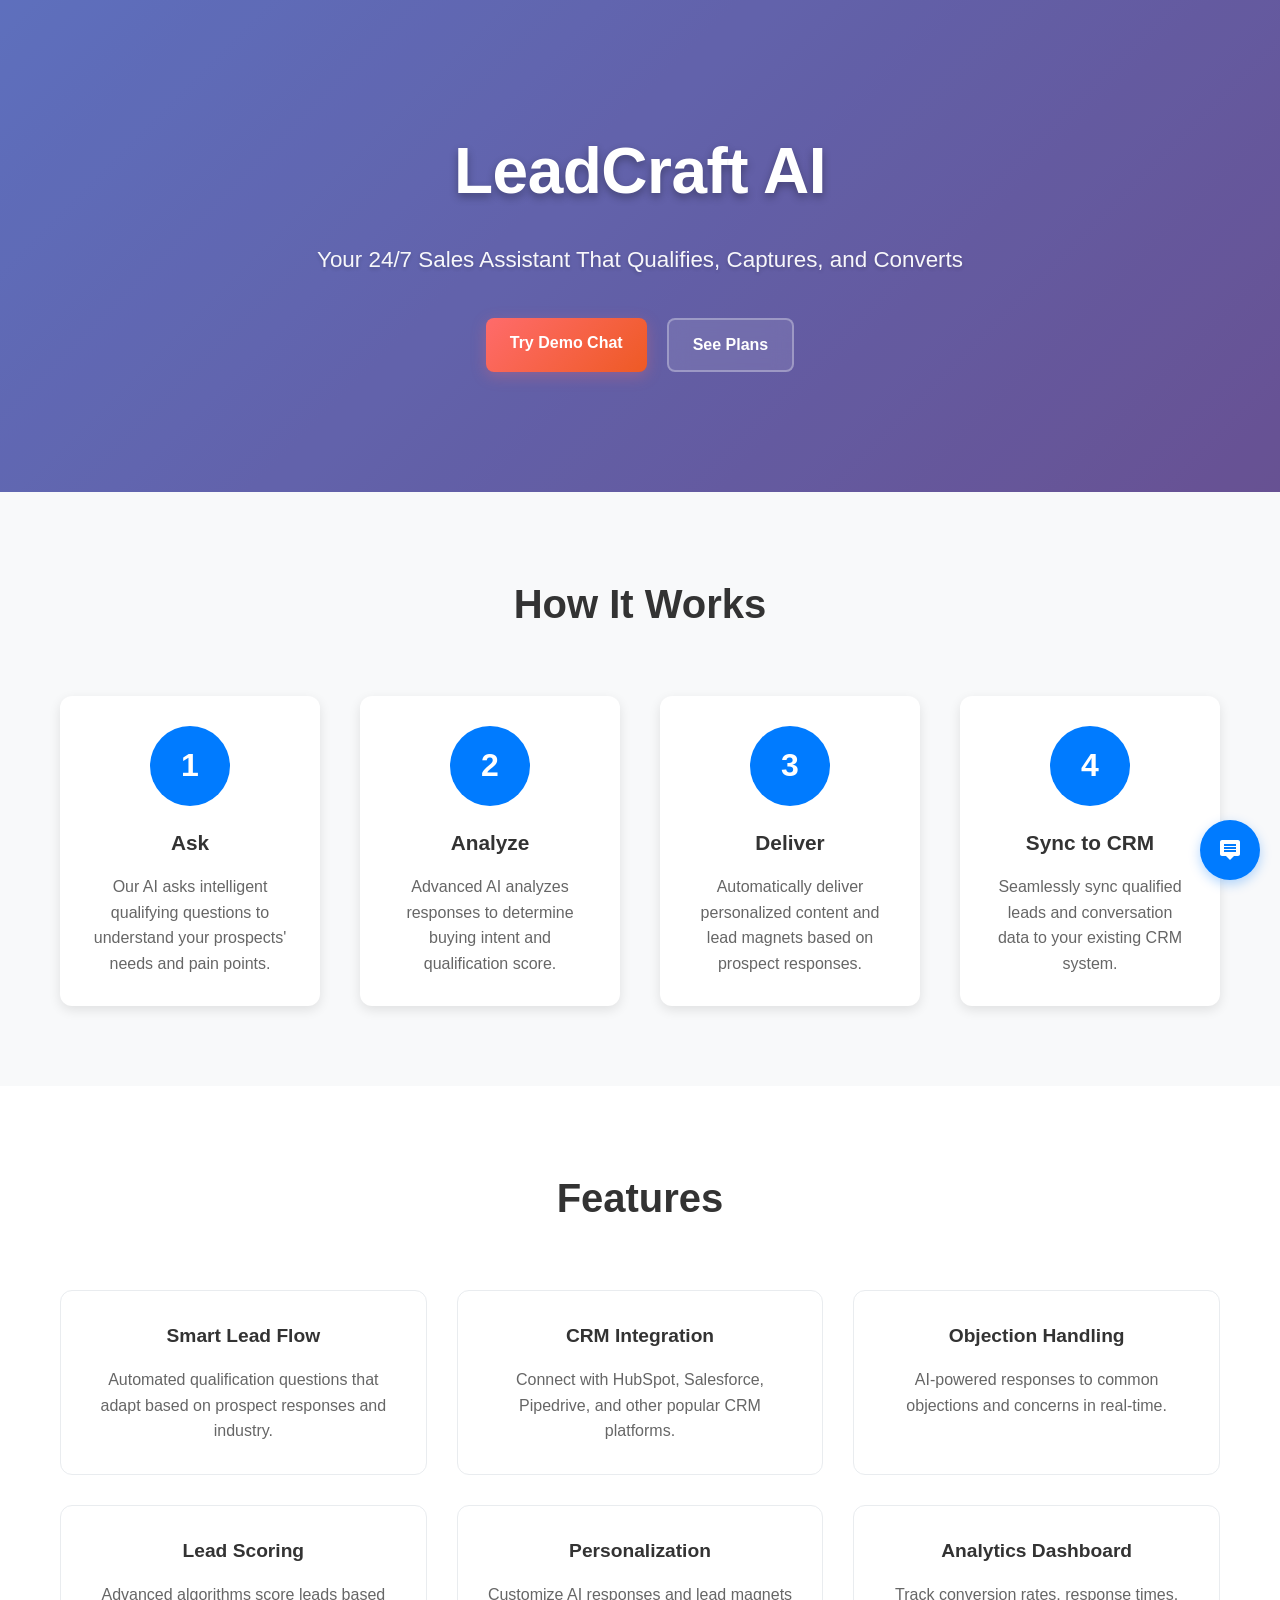
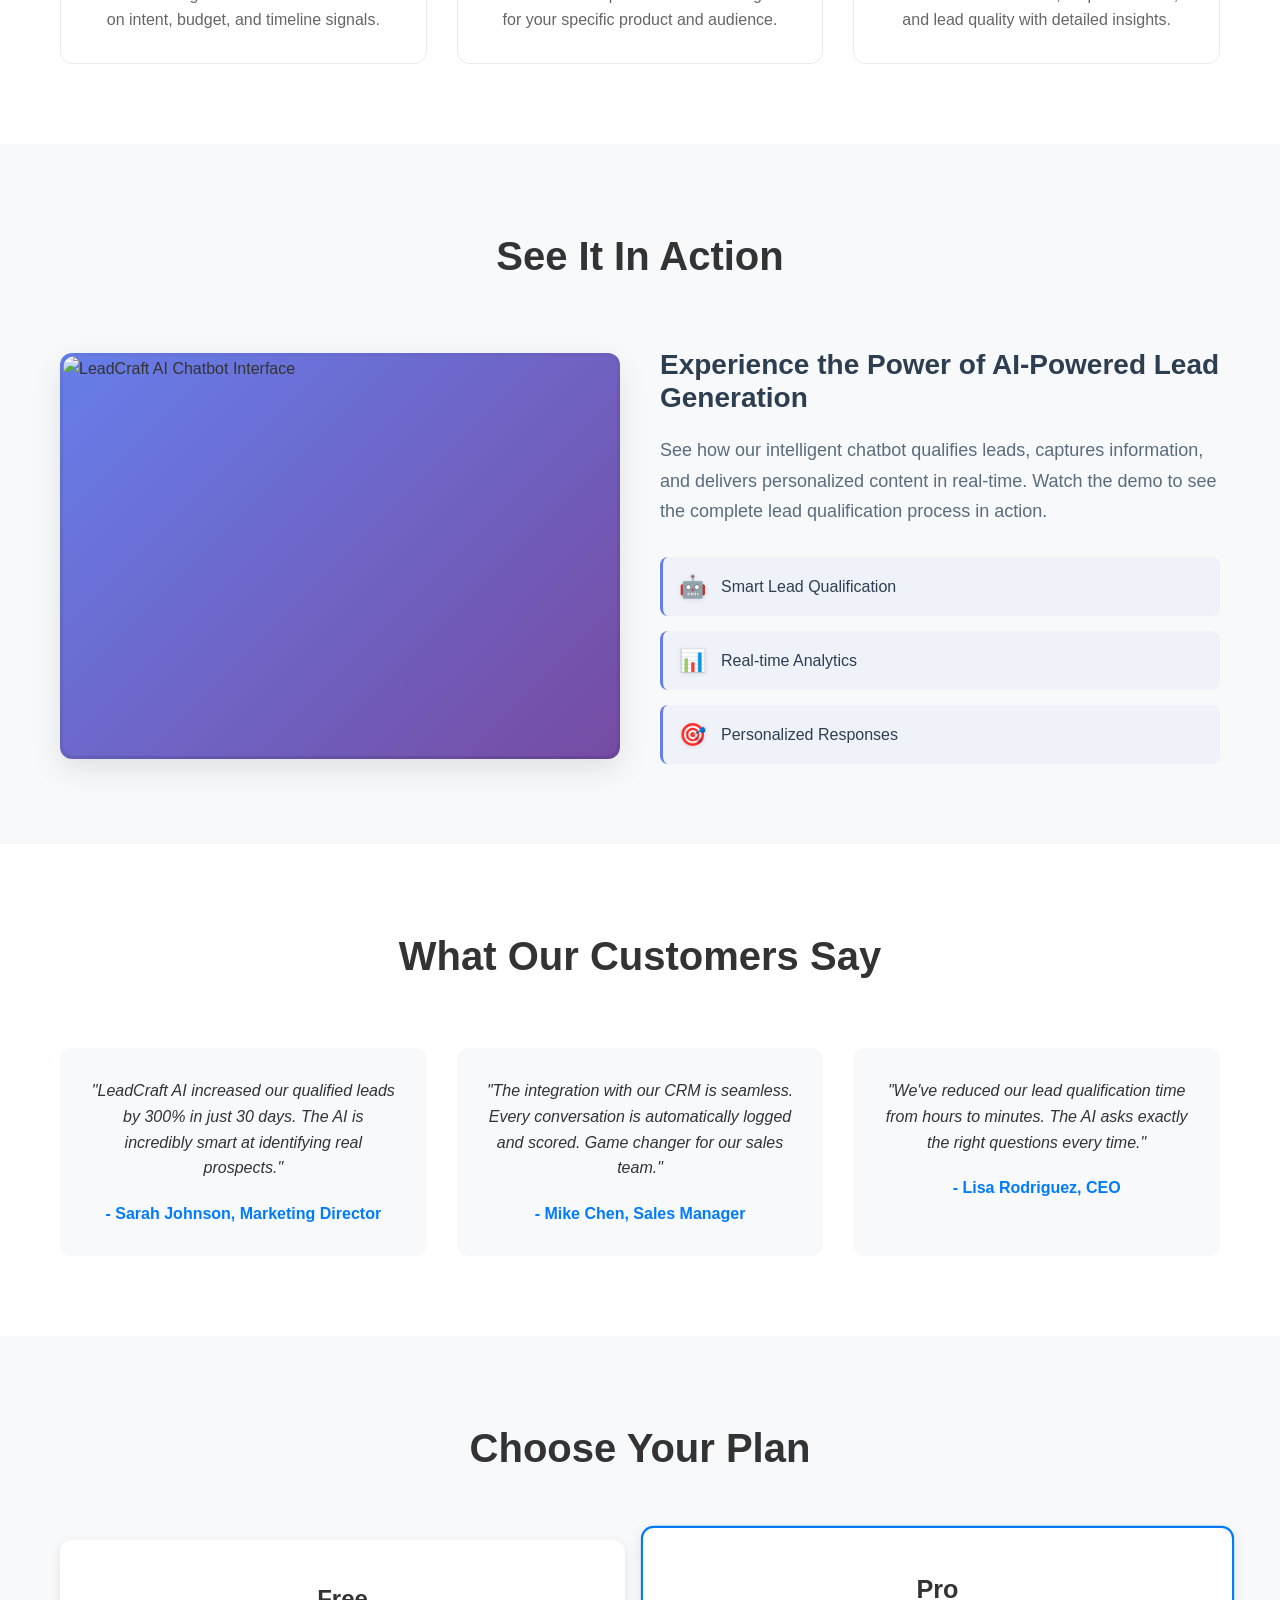
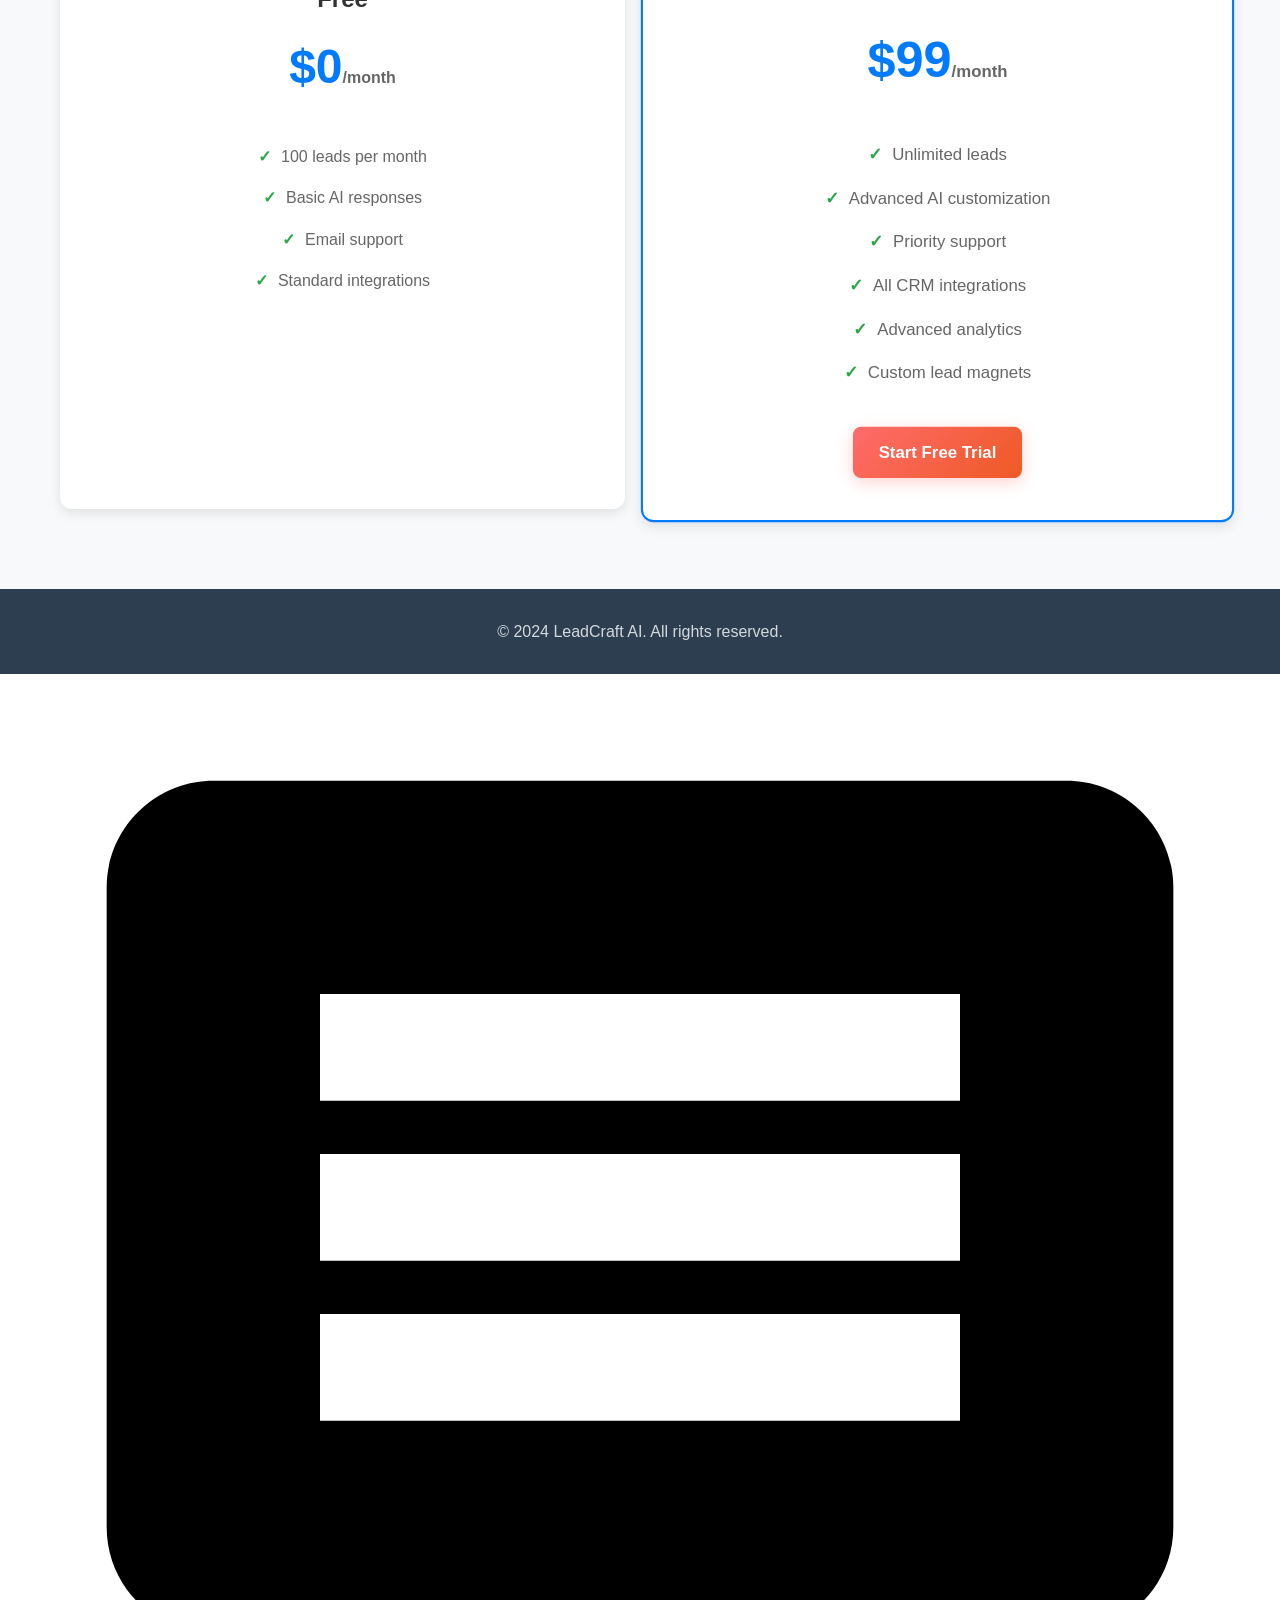
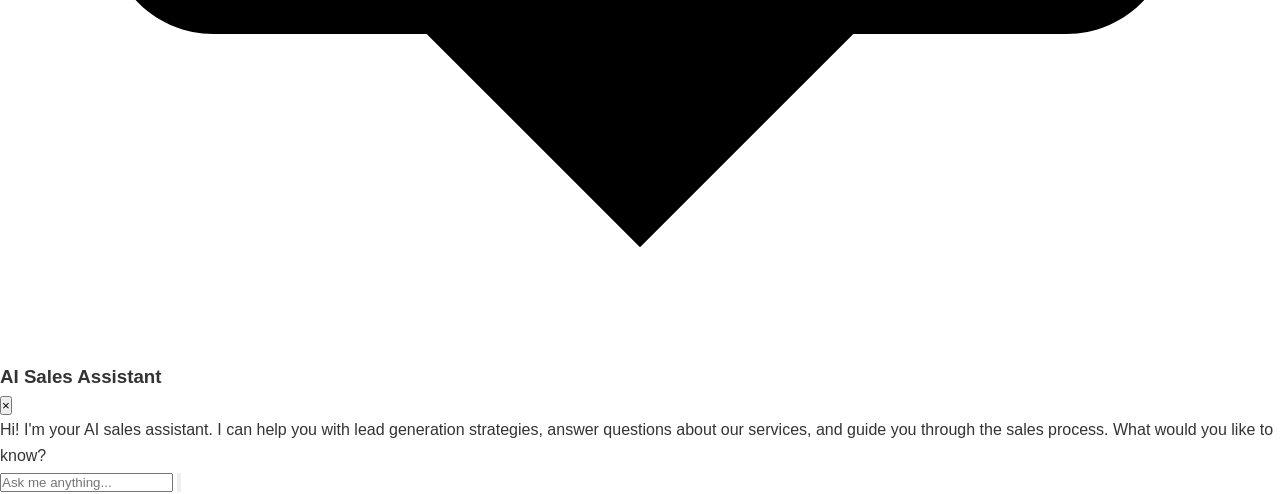
==== templates/index.html @ 9ae48740 "Initial project setup with lead gen chatbot Add Flask app, AI-powered sales agent, FAQ and lead gene" ====
<!DOCTYPE html>
<html lang="en">
<head>
    <meta charset="UTF-8">
    <meta name="viewport" content="width=device-width, initial-scale=1.0">
    <title>LeadCraft AI - Your 24/7 Sales Assistant</title>
    <style>
        /* Reset and base styles */
        * {
            margin: 0;
            padding: 0;
            box-sizing: border-box;
        }

        body {
            font-family: -apple-system, BlinkMacSystemFont, 'Segoe UI', Roboto, sans-serif;
            line-height: 1.6;
            color: #333;
            background: #ffffff;
        }

        /* Utility classes */
        .container {
            max-width: 1200px;
            margin: 0 auto;
            padding: 0 20px;
        }

        .btn {
            display: inline-block;
            padding: 12px 24px;
            border-radius: 8px;
            text-decoration: none;
            font-weight: 600;
            transition: all 0.3s ease;
            cursor: pointer;
            border: none;
            font-size: 16px;
        }

        .btn-primary {
            background: linear-gradient(135deg, #ff6b6b 0%, #ee5a24 100%);
            color: white;
            border: none;
            box-shadow: 0 4px 15px rgba(255, 107, 107, 0.3);
        }

        .btn-primary:hover {
            transform: translateY(-2px);
            box-shadow: 0 6px 20px rgba(255, 107, 107, 0.4);
        }

        .btn-secondary {
            background: rgba(255, 255, 255, 0.1);
            color: white;
            border: 2px solid rgba(255, 255, 255, 0.3);
            backdrop-filter: blur(10px);
        }

        .btn-secondary:hover {
            background: rgba(255, 255, 255, 0.2);
            border-color: rgba(255, 255, 255, 0.5);
            transform: translateY(-2px);
        }

        .btn-success {
            background: #28a745;
            color: white;
        }

        .btn-success:hover {
            background: #218838;
        }

        /* Hero Section */
        .hero {
            background: linear-gradient(135deg, rgba(102, 126, 234, 0.9) 0%, rgba(118, 75, 162, 0.9) 100%), 
                        url('https://images.unsplash.com/photo-1551434678-e076c223a692?ixlib=rb-4.0.3&ixid=M3wxMjA3fDB8MHxwaG90by1wYWdlfHx8fGVufDB8fHx8fA%3D%3D&auto=format&fit=crop&w=2070&q=80');
            background-size: cover;
            background-position: center;
            background-attachment: fixed;
            color: white;
            padding: 120px 0;
            text-align: center;
            position: relative;
            overflow: hidden;
        }

        .hero::before {
            content: '';
            position: absolute;
            top: 0;
            left: 0;
            right: 0;
            bottom: 0;
            background: rgba(0, 0, 0, 0.2);
            z-index: 1;
        }

        .hero .container {
            position: relative;
            z-index: 2;
        }

        .hero h1 {
            font-size: 4rem;
            font-weight: 700;
            margin-bottom: 20px;
            text-shadow: 0 4px 8px rgba(0, 0, 0, 0.3);
            letter-spacing: -0.5px;
        }

        .hero p {
            font-size: 1.4rem;
            margin-bottom: 40px;
            opacity: 0.95;
            text-shadow: 0 2px 4px rgba(0, 0, 0, 0.2);
            font-weight: 300;
            line-height: 1.6;
        }

        .hero-buttons {
            display: flex;
            gap: 20px;
            justify-content: center;
            flex-wrap: wrap;
        }

        /* How It Works Section */
        .how-it-works {
            padding: 80px 0;
            background: #f8f9fa;
        }

        .section-title {
            text-align: center;
            font-size: 2.5rem;
            font-weight: 700;
            margin-bottom: 60px;
            color: #333;
        }

        .steps-grid {
            display: grid;
            grid-template-columns: repeat(auto-fit, minmax(250px, 1fr));
            gap: 40px;
            margin-top: 60px;
        }

        .step {
            text-align: center;
            padding: 30px;
            background: white;
            border-radius: 12px;
            box-shadow: 0 4px 12px rgba(0,0,0,0.1);
        }

        .step-icon {
            width: 80px;
            height: 80px;
            background: #007bff;
            border-radius: 50%;
            display: flex;
            align-items: center;
            justify-content: center;
            margin: 0 auto 20px;
            color: white;
            font-size: 2rem;
            font-weight: bold;
        }

        .step h3 {
            font-size: 1.3rem;
            margin-bottom: 15px;
            color: #333;
        }

        .step p {
            color: #666;
            line-height: 1.6;
        }

        /* Features Section */
        .features {
            padding: 80px 0;
        }

        .features-grid {
            display: grid;
            grid-template-columns: repeat(auto-fit, minmax(300px, 1fr));
            gap: 30px;
            margin-top: 60px;
        }

        .feature {
            padding: 30px;
            border: 1px solid #e9ecef;
            border-radius: 12px;
            text-align: center;
        }

        .feature h3 {
            font-size: 1.2rem;
            margin-bottom: 15px;
            color: #333;
        }

        .feature p {
            color: #666;
        }

        /* Screenshots Section */
        .screenshots {
            padding: 80px 0;
            background: #f8f9fa;
        }

        .demo-container {
            display: grid;
            grid-template-columns: 1fr 1fr;
            gap: 40px;
            align-items: center;
            margin-top: 40px;
        }

        .demo-image {
            position: relative;
            border-radius: 12px;
            overflow: hidden;
            box-shadow: 0 10px 30px rgba(0, 0, 0, 0.1);
            transition: transform 0.3s ease;
            background: linear-gradient(135deg, #667eea 0%, #764ba2 100%);
            padding: 3px;
        }

        .demo-image:hover {
            transform: translateY(-5px);
            box-shadow: 0 15px 40px rgba(0, 0, 0, 0.15);
        }

        .demo-screenshot {
            width: 100%;
            height: 400px;
            object-fit: cover;
            display: block;
            border-radius: 12px;
            box-shadow: 0 8px 25px rgba(0, 0, 0, 0.15);
            transition: all 0.3s ease;
        }

        .demo-screenshot:hover {
            transform: scale(1.02);
            box-shadow: 0 12px 35px rgba(0, 0, 0, 0.2);
        }

        .demo-overlay {
            position: absolute;
            top: 0;
            left: 0;
            right: 0;
            bottom: 0;
            background: linear-gradient(135deg, rgba(102, 126, 234, 0.9) 0%, rgba(118, 75, 162, 0.9) 100%);
            display: flex;
            flex-direction: column;
            align-items: center;
            justify-content: center;
            color: white;
            opacity: 0;
            transition: all 0.3s ease;
            backdrop-filter: blur(2px);
        }

        .demo-image:hover .demo-overlay {
            opacity: 1;
        }

        .play-button {
            font-size: 48px;
            margin-bottom: 10px;
            color: white;
            text-shadow: 0 2px 4px rgba(0, 0, 0, 0.3);
            filter: drop-shadow(0 2px 4px rgba(0, 0, 0, 0.2));
        }

        .demo-overlay p {
            font-size: 18px;
            font-weight: 600;
            margin: 0;
            text-shadow: 0 2px 4px rgba(0, 0, 0, 0.3);
            letter-spacing: 0.5px;
        }

        .demo-content h3 {
            font-size: 28px;
            margin-bottom: 20px;
            color: #2c3e50;
            font-weight: 700;
            line-height: 1.2;
        }

        .demo-content p {
            font-size: 18px;
            line-height: 1.7;
            color: #5a6c7d;
            margin-bottom: 30px;
            font-weight: 400;
        }

        .demo-features {
            display: flex;
            flex-direction: column;
            gap: 15px;
        }

        .feature-item {
            display: flex;
            align-items: center;
            gap: 15px;
            font-size: 16px;
            color: #2c3e50;
            padding: 12px 16px;
            background: rgba(102, 126, 234, 0.05);
            border-radius: 8px;
            border-left: 3px solid #667eea;
            transition: all 0.3s ease;
        }

        .feature-item:hover {
            background: rgba(102, 126, 234, 0.1);
            transform: translateX(5px);
        }

        .feature-icon {
            font-size: 22px;
            filter: drop-shadow(0 1px 2px rgba(0, 0, 0, 0.1));
        }

        @media (max-width: 768px) {
            .demo-container {
                grid-template-columns: 1fr;
                gap: 30px;
            }
            
            .demo-screenshot {
                height: 300px;
            }
        }

        /* Testimonials Section */
        .testimonials {
            padding: 80px 0;
        }

        .testimonials-grid {
            display: grid;
            grid-template-columns: repeat(auto-fit, minmax(300px, 1fr));
            gap: 30px;
            margin-top: 60px;
        }

        .testimonial {
            background: #f8f9fa;
            padding: 30px;
            border-radius: 12px;
            text-align: center;
        }

        .testimonial p {
            font-style: italic;
            margin-bottom: 20px;
            color: #333;
        }

        .testimonial-author {
            font-weight: 600;
            color: #007bff;
        }

        /* Pricing Section */
        .pricing {
            padding: 80px 0;
            background: #f8f9fa;
        }

        .pricing-grid {
            display: grid;
            grid-template-columns: repeat(auto-fit, minmax(300px, 1fr));
            gap: 30px;
            margin-top: 60px;
        }

        .pricing-card {
            background: white;
            padding: 40px;
            border-radius: 12px;
            text-align: center;
            box-shadow: 0 4px 12px rgba(0,0,0,0.1);
        }

        .pricing-card.featured {
            border: 2px solid #007bff;
            transform: scale(1.05);
        }

        .pricing-card h3 {
            font-size: 1.5rem;
            margin-bottom: 10px;
        }

        .price {
            font-size: 3rem;
            font-weight: 700;
            color: #007bff;
            margin-bottom: 20px;
        }

        .price .period {
            font-size: 1rem;
            color: #666;
        }

        .pricing-features {
            list-style: none;
            margin: 30px 0;
        }

        .pricing-features li {
            padding: 8px 0;
            color: #666;
        }

        .pricing-features li:before {
            content: "✓";
            color: #28a745;
            font-weight: bold;
            margin-right: 10px;
        }

        /* Footer */
        .footer {
            background: #2c3e50;
            color: white;
            padding: 30px 0;
            text-align: center;
        }

        .footer p {
            margin: 0;
            opacity: 0.8;
        }



        /* Chatbot Styles */
        .chatbot-container {
            position: fixed;
            bottom: 20px;
            right: 20px;
            z-index: 1000;
            font-family: -apple-system, BlinkMacSystemFont, 'Segoe UI', Roboto, sans-serif;
        }

        /* Eye-catching CTA Banner */
        .chat-cta-banner {
            position: absolute;
            bottom: 80px;
            right: 0;
            width: 320px;
            background: linear-gradient(135deg, #ff6b6b 0%, #ee5a24 100%);
            color: white;
            border-radius: 12px;
            box-shadow: 0 8px 32px rgba(255, 107, 107, 0.3);
            animation: slideInUp 0.5s ease;
            margin-bottom: 10px;
            display: none;
        }

        .cta-content {
            padding: 20px;
            display: flex;
            align-items: center;
            gap: 15px;
        }

        .cta-icon {
            font-size: 2rem;
            flex-shrink: 0;
        }

        .cta-text {
            flex: 1;
        }

        .cta-title {
            font-size: 16px;
            font-weight: 700;
            margin-bottom: 4px;
        }

        .cta-subtitle {
            font-size: 13px;
            opacity: 0.9;
            font-style: italic;
        }

        .cta-button {
            background: white;
            color: #ff6b6b;
            border: none;
            padding: 8px 16px;
            border-radius: 20px;
            font-weight: 600;
            font-size: 12px;
            cursor: pointer;
            transition: all 0.3s ease;
            white-space: nowrap;
        }

        .cta-button:hover {
            transform: translateY(-2px);
            box-shadow: 0 4px 12px rgba(255, 255, 255, 0.3);
        }

        .cta-close {
            position: absolute;
            top: 8px;
            right: 8px;
            background: none;
            border: none;
            color: white;
            font-size: 18px;
            cursor: pointer;
            opacity: 0.7;
            transition: opacity 0.3s ease;
        }

        .cta-close:hover {
            opacity: 1;
        }

        @keyframes slideInUp {
            from {
                opacity: 0;
                transform: translateY(20px);
            }
            to {
                opacity: 1;
                transform: translateY(0);
            }
        }

        .chat-icon {
            width: 60px;
            height: 60px;
            background: #007bff;
            border-radius: 50%;
            display: flex;
            align-items: center;
            justify-content: center;
            cursor: pointer;
            box-shadow: 0 4px 12px rgba(0, 123, 255, 0.3);
            transition: all 0.3s ease;
            animation: pulse 2s infinite;
        }

        .chat-icon:hover {
            transform: scale(1.1);
            box-shadow: 0 6px 20px rgba(0, 123, 255, 0.4);
        }

        .chat-icon svg {
            width: 24px;
            height: 24px;
            fill: white;
        }

        .chat-window {
            position: absolute;
            bottom: 80px;
            right: 0;
            width: 350px;
            height: 500px;
            background: white;
            border-radius: 12px;
            box-shadow: 0 10px 30px rgba(0, 0, 0, 0.2);
            display: none;
            flex-direction: column;
            overflow: hidden;
            animation: slideIn 0.3s ease;
        }

        .chat-window.active {
            display: flex;
        }

        .chat-header {
            background: #007bff;
            color: white;
            padding: 15px 20px;
            display: flex;
            align-items: center;
            justify-content: space-between;
        }

        .chat-header h3 {
            font-size: 16px;
            font-weight: 600;
        }

        .close-btn {
            background: none;
            border: none;
            color: white;
            cursor: pointer;
            font-size: 20px;
            padding: 0;
            width: 24px;
            height: 24px;
            display: flex;
            align-items: center;
            justify-content: center;
        }

        .chat-messages {
            flex: 1;
            padding: 20px;
            overflow-y: auto;
            background: #f8f9fa;
        }

        .message {
            margin-bottom: 15px;
            display: flex;
            align-items: flex-start;
        }

        .message.user {
            justify-content: flex-end;
        }

        .message-content {
            max-width: 80%;
            padding: 12px 16px;
            border-radius: 18px;
            font-size: 14px;
            line-height: 1.4;
            word-wrap: break-word;
        }

        .message.bot .message-content {
            background: white;
            color: #333;
            border: 1px solid #e9ecef;
        }

        .message.user .message-content {
            background: #007bff;
            color: white;
        }

        .chat-input-container {
            padding: 15px 20px;
            background: white;
            border-top: 1px solid #e9ecef;
        }

        .chat-input-wrapper {
            display: flex;
            align-items: center;
            gap: 10px;
        }

        .chat-input {
            flex: 1;
            padding: 12px 16px;
            border: 1px solid #e9ecef;
            border-radius: 25px;
            font-size: 14px;
            outline: none;
            transition: border-color 0.3s ease;
        }

        .chat-input:focus {
            border-color: #007bff;
        }

        .send-btn {
            background: #007bff;
            color: white;
            border: none;
            border-radius: 50%;
            width: 40px;
            height: 40px;
            cursor: pointer;
            display: flex;
            align-items: center;
            justify-content: center;
            transition: background-color 0.3s ease;
        }

        .send-btn:hover {
            background: #0056b3;
        }

        .send-btn:disabled {
            background: #6c757d;
            cursor: not-allowed;
        }

        .send-btn svg {
            width: 16px;
            height: 16px;
            fill: white;
        }

        .typing-indicator {
            display: none;
            padding: 12px 16px;
            background: white;
            border-radius: 18px;
            border: 1px solid #e9ecef;
            margin-bottom: 15px;
        }

        .typing-dots {
            display: flex;
            gap: 4px;
        }

        .typing-dot {
            width: 6px;
            height: 6px;
            background: #6c757d;
            border-radius: 50%;
            animation: typing 1.4s infinite;
        }

        .typing-dot:nth-child(2) {
            animation-delay: 0.2s;
        }

        .typing-dot:nth-child(3) {
            animation-delay: 0.4s;
        }

        /* Lead qualification form */
        .lead-form {
            display: none;
            background: white;
            padding: 15px;
            margin: 10px 0;
            border-radius: 8px;
            border: 1px solid #e9ecef;
        }

        .lead-form.active {
            display: block;
        }

        .lead-input {
            width: 100%;
            padding: 10px 12px;
            border: 1px solid #e9ecef;
            border-radius: 6px;
            font-size: 14px;
            margin-bottom: 10px;
        }

        .lead-submit {
            background: #28a745;
            color: white;
            border: none;
            padding: 8px 16px;
            border-radius: 6px;
            cursor: pointer;
            font-size: 14px;
        }

        .lead-submit:hover {
            background: #218838;
        }

        /* Success message */
        .success-message {
            background: #d4edda;
            color: #155724;
            border: 1px solid #c3e6cb;
            border-radius: 6px;
            padding: 8px 12px;
            font-size: 13px;
            margin: 5px 0;
        }

        /* Animations */
        @keyframes pulse {
            0% { transform: scale(1); }
            50% { transform: scale(1.05); }
            100% { transform: scale(1); }
        }

        @keyframes slideIn {
            from {
                opacity: 0;
                transform: translateY(20px) scale(0.9);
            }
            to {
                opacity: 1;
                transform: translateY(0) scale(1);
            }
        }

        @keyframes typing {
            0%, 60%, 100% { transform: translateY(0); }
            30% { transform: translateY(-10px); }
        }

        /* Responsive */
        @media (max-width: 768px) {
            .hero h1 {
                font-size: 2.5rem;
            }
            
            .hero-buttons {
                flex-direction: column;
                align-items: center;
            }
            
            .chat-window {
                width: calc(100vw - 40px);
                height: 60vh;
                bottom: 80px;
                right: 20px;
            }
        }
    </style>
</head>
<body>
    <!-- Hero Section -->
    <section class="hero">
        <div class="container">
            <h1>LeadCraft AI</h1>
            <p>Your 24/7 Sales Assistant That Qualifies, Captures, and Converts</p>
            <div class="hero-buttons">
                <a href="#demo" class="btn btn-primary">Try Demo Chat</a>
                <a href="#pricing" class="btn btn-secondary">See Plans</a>
            </div>
        </div>
    </section>

    <!-- How It Works Section -->
    <section class="how-it-works" id="demo">
        <div class="container">
            <h2 class="section-title">How It Works</h2>
            <div class="steps-grid">
                <div class="step">
                    <div class="step-icon">1</div>
                    <h3>Ask</h3>
                    <p>Our AI asks intelligent qualifying questions to understand your prospects' needs and pain points.</p>
                </div>
                <div class="step">
                    <div class="step-icon">2</div>
                    <h3>Analyze</h3>
                    <p>Advanced AI analyzes responses to determine buying intent and qualification score.</p>
                </div>
                <div class="step">
                    <div class="step-icon">3</div>
                    <h3>Deliver</h3>
                    <p>Automatically deliver personalized content and lead magnets based on prospect responses.</p>
                </div>
                <div class="step">
                    <div class="step-icon">4</div>
                    <h3>Sync to CRM</h3>
                    <p>Seamlessly sync qualified leads and conversation data to your existing CRM system.</p>
                </div>
            </div>
        </div>
    </section>

    <!-- Features Section -->
    <section class="features">
        <div class="container">
            <h2 class="section-title">Features</h2>
            <div class="features-grid">
                <div class="feature">
                    <h3>Smart Lead Flow</h3>
                    <p>Automated qualification questions that adapt based on prospect responses and industry.</p>
                </div>
                <div class="feature">
                    <h3>CRM Integration</h3>
                    <p>Connect with HubSpot, Salesforce, Pipedrive, and other popular CRM platforms.</p>
                </div>
                <div class="feature">
                    <h3>Objection Handling</h3>
                    <p>AI-powered responses to common objections and concerns in real-time.</p>
                </div>
                <div class="feature">
                    <h3>Lead Scoring</h3>
                    <p>Advanced algorithms score leads based on intent, budget, and timeline signals.</p>
                </div>
                <div class="feature">
                    <h3>Personalization</h3>
                    <p>Customize AI responses and lead magnets for your specific product and audience.</p>
                </div>
                <div class="feature">
                    <h3>Analytics Dashboard</h3>
                    <p>Track conversion rates, response times, and lead quality with detailed insights.</p>
                </div>
            </div>
        </div>
    </section>

    <!-- Screenshots Section -->
    <section class="screenshots">
        <div class="container">
            <h2 class="section-title">See It In Action</h2>
            <div class="demo-container">
                <div class="demo-image">
                    <img src="https://images.unsplash.com/photo-1551434678-e076c223a692?ixlib=rb-4.0.3&ixid=M3wxMjA3fDB8MHxwaG90by1wYWdlfHx8fGVufDB8fHx8fA%3D%3D&auto=format&fit=crop&w=2070&q=80" alt="LeadCraft AI Chatbot Interface" class="demo-screenshot">
                    <div class="demo-overlay">
                        <div class="play-button">▶</div>
                        <p>Watch Demo</p>
                    </div>
                </div>
                <div class="demo-content">
                    <h3>Experience the Power of AI-Powered Lead Generation</h3>
                    <p>See how our intelligent chatbot qualifies leads, captures information, and delivers personalized content in real-time. Watch the demo to see the complete lead qualification process in action.</p>
                    <div class="demo-features">
                        <div class="feature-item">
                            <span class="feature-icon">🤖</span>
                            <span>Smart Lead Qualification</span>
                        </div>
                        <div class="feature-item">
                            <span class="feature-icon">📊</span>
                            <span>Real-time Analytics</span>
                        </div>
                        <div class="feature-item">
                            <span class="feature-icon">🎯</span>
                            <span>Personalized Responses</span>
                        </div>
                    </div>
                </div>
            </div>
        </div>
    </section>

    <!-- Testimonials Section -->
    <section class="testimonials">
        <div class="container">
            <h2 class="section-title">What Our Customers Say</h2>
            <div class="testimonials-grid">
                <div class="testimonial">
                    <p>"LeadCraft AI increased our qualified leads by 300% in just 30 days. The AI is incredibly smart at identifying real prospects."</p>
                    <div class="testimonial-author">- Sarah Johnson, Marketing Director</div>
                </div>
                <div class="testimonial">
                    <p>"The integration with our CRM is seamless. Every conversation is automatically logged and scored. Game changer for our sales team."</p>
                    <div class="testimonial-author">- Mike Chen, Sales Manager</div>
                </div>
                <div class="testimonial">
                    <p>"We've reduced our lead qualification time from hours to minutes. The AI asks exactly the right questions every time."</p>
                    <div class="testimonial-author">- Lisa Rodriguez, CEO</div>
                </div>
            </div>
        </div>
    </section>

    <!-- Pricing Section -->
    <section class="pricing" id="pricing">
        <div class="container">
            <h2 class="section-title">Choose Your Plan</h2>
            <div class="pricing-grid">
                <div class="pricing-card">
                    <h3>Free</h3>
                    <div class="price">$0<span class="period">/month</span></div>
                    <ul class="pricing-features">
                        <li>100 leads per month</li>
                        <li>Basic AI responses</li>
                        <li>Email support</li>
                        <li>Standard integrations</li>
                    </ul>
                    <a href="#" class="btn btn-secondary">Get Started Free</a>
                </div>
                <div class="pricing-card featured">
                    <h3>Pro</h3>
                    <div class="price">$99<span class="period">/month</span></div>
                    <ul class="pricing-features">
                        <li>Unlimited leads</li>
                        <li>Advanced AI customization</li>
                        <li>Priority support</li>
                        <li>All CRM integrations</li>
                        <li>Advanced analytics</li>
                        <li>Custom lead magnets</li>
                    </ul>
                    <a href="#" class="btn btn-primary">Start Free Trial</a>
                </div>
            </div>
        </div>
    </section>

    <!-- Footer -->
    <footer class="footer">
        <div class="container">
            <p>&copy; 2024 LeadCraft AI. All rights reserved.</p>
        </div>
    </footer>

    <!-- Chatbot -->
    <div class="chatbot-container">
        <!-- Eye-catching CTA banner -->
        <div class="chat-cta-banner" id="chatCtaBanner">
            <div class="cta-content">
                <div class="cta-icon">🎯</div>
                <div class="cta-text">
                    <div class="cta-title">Get Your FREE Guide!</div>
                    <div class="cta-subtitle">"3-Step System to 10x Your Leads"</div>
                </div>
                <button class="cta-button" onclick="chatbot.toggleChat()">
                    Get Guide Now
                </button>
            </div>
            <button class="cta-close" onclick="document.getElementById('chatCtaBanner').style.display='none'">×</button>
        </div>
        
        <div class="chat-icon" id="chatIcon">
            <svg viewBox="0 0 24 24">
                <path d="M20 2H4c-1.1 0-2 .9-2 2v12c0 1.1.9 2 2 2h4l4 4 4-4h4c1.1 0 2-.9 2-2V4c0-1.1-.9-2-2-2zm-2 12H6v-2h12v2zm0-3H6V9h12v2zm0-3H6V6h12v2z"/>
            </svg>
        </div>
        
        <div class="chat-window" id="chatWindow">
            <div class="chat-header">
                <h3>LeadCraft AI Assistant</h3>
                <button class="close-btn" id="closeBtn">&times;</button>
            </div>
            
            <div class="chat-messages" id="chatMessages">
                <div class="message bot">
                    <div class="message-content">
                        Hi! I'm your LeadCraft AI assistant. Let me ask you a few quick questions to help you get started with lead generation.
                    </div>
                </div>
            </div>
            
            <div class="typing-indicator" id="typingIndicator">
                <div class="typing-dots">
                    <div class="typing-dot"></div>
                    <div class="typing-dot"></div>
                    <div class="typing-dot"></div>
                </div>
            </div>
            
            <div class="chat-input-container">
                <div class="chat-input-wrapper">
                    <input type="text" class="chat-input" id="chatInput" placeholder="Type your message..." />
                    <button class="send-btn" id="sendBtn">
                        <svg viewBox="0 0 24 24">
                            <path d="M2.01 21L23 12 2.01 3 2 10l15 2-15 2z"/>
                        </svg>
                    </button>
                </div>
            </div>
        </div>
    </div>

    <!-- AI Chatbot -->
    <div class="ai-chatbot-container">
        <div class="ai-chat-icon" id="aiChatIcon">
            <svg viewBox="0 0 24 24">
                <path d="M20 2H4c-1.1 0-2 .9-2 2v12c0 1.1.9 2 2 2h4l4 4 4-4h4c1.1 0 2-.9 2-2V4c0-1.1-.9-2-2-2zm-2 12H6v-2h12v2zm0-3H6V9h12v2zm0-3H6V6h12v2z"/>
            </svg>
        </div>
        
        <div class="ai-chat-window" id="aiChatWindow">
            <div class="ai-chat-header">
                <h3>AI Sales Assistant</h3>
                <button class="ai-close-btn" id="aiCloseBtn">&times;</button>
            </div>
            
            <div class="ai-chat-messages" id="aiChatMessages">
                <div class="ai-message bot">
                    <div class="ai-message-content">
                        Hi! I'm your AI sales assistant. I can help you with lead generation strategies, answer questions about our services, and guide you through the sales process. What would you like to know?
                    </div>
                </div>
            </div>
            
            <div class="ai-typing-indicator" id="aiTypingIndicator">
                <div class="ai-typing-dots">
                    <div class="ai-typing-dot"></div>
                    <div class="ai-typing-dot"></div>
                    <div class="ai-typing-dot"></div>
                </div>
            </div>
            
            <div class="ai-chat-input-container">
                <div class="ai-chat-input-wrapper">
                    <input type="text" class="ai-chat-input" id="aiChatInput" placeholder="Ask me anything..." />
                    <button class="ai-send-btn" id="aiSendBtn">
                        <svg viewBox="0 0 24 24">
                            <path d="M2.01 21L23 12 2.01 3 2 10l15 2-15 2z"/>
                        </svg>
                    </button>
                </div>
            </div>
        </div>
    </div>

    <script>
        class LeadCraftChatbot {
            constructor() {
                this.isOpen = false;
                this.isTyping = false;
                this.sessionId = 'session_' + Date.now();
                this.leadData = {};
                this.currentQuestion = 0;
                this.questions = [
                    "What's your name?",
                    "What's your email?",
                    "What product or service do you offer?",
                    "What's your biggest pain point?"
                ];
                this.questionKeys = ['name', 'email', 'product', 'pain_point'];
                this.init();
                this.showCtaBanner();
            }

            init() {
                this.chatIcon = document.getElementById('chatIcon');
                this.chatWindow = document.getElementById('chatWindow');
                this.chatMessages = document.getElementById('chatMessages');
                this.chatInput = document.getElementById('chatInput');
                this.sendBtn = document.getElementById('sendBtn');
                this.closeBtn = document.getElementById('closeBtn');
                this.typingIndicator = document.getElementById('typingIndicator');

                this.bindEvents();
                this.startLeadQualification();
            }

            bindEvents() {
                this.chatIcon.addEventListener('click', () => this.toggleChat());
                this.closeBtn.addEventListener('click', () => this.toggleChat());
                this.sendBtn.addEventListener('click', () => this.sendMessage());
                this.chatInput.addEventListener('keypress', (e) => {
                    if (e.key === 'Enter') this.sendMessage();
                });
            }

            toggleChat() {
                this.isOpen = !this.isOpen;
                if (this.isOpen) {
                    this.chatWindow.classList.add('active');
                    this.chatInput.focus();
                } else {
                    this.chatWindow.classList.remove('active');
                }
            }

            startLeadQualification() {
                setTimeout(() => {
                    this.askNextQuestion();
                }, 1000);
            }

            askNextQuestion() {
                if (this.currentQuestion < this.questions.length) {
                    this.showTyping();
                    setTimeout(() => {
                        this.hideTyping();
                        this.addMessage(this.questions[this.currentQuestion], 'bot');
                    }, 1000);
                }
            }

            async sendMessage() {
                const message = this.chatInput.value.trim();
                if (!message || this.isTyping) return;

                // Add user message
                this.addMessage(message, 'user');
                this.chatInput.value = '';

                // Store the answer
                if (this.currentQuestion < this.questionKeys.length) {
                    this.leadData[this.questionKeys[this.currentQuestion]] = message;
                    this.currentQuestion++;
                }

                // Check if we have all answers
                if (this.currentQuestion >= this.questions.length) {
                    this.showTyping();
                    setTimeout(() => {
                        this.hideTyping();
                        this.completeLeadQualification();
                    }, 1500);
                } else {
                    // Ask next question
                    setTimeout(() => {
                        this.askNextQuestion();
                    }, 1000);
                }
            }

            completeLeadQualification() {
                this.addMessage("Thanks! Here's your free PDF guide: '10 Lead Generation Strategies That Actually Work'", 'bot');
                
                // Show download button
                const downloadBtn = document.createElement('button');
                downloadBtn.className = 'btn btn-success';
                downloadBtn.style.margin = '10px 0';
                downloadBtn.textContent = 'Download Free Guide';
                downloadBtn.onclick = () => this.downloadGuide();
                
                const messageDiv = document.createElement('div');
                messageDiv.className = 'message bot';
                messageDiv.appendChild(downloadBtn);
                this.chatMessages.appendChild(messageDiv);
                
                this.scrollToBottom();
                
                // Submit lead data
                this.submitLead();
            }

            downloadGuide() {
                // Create a temporary link to trigger download
                const link = document.createElement('a');
                link.href = '/download-guide';
                link.download = '10_lead_generation_strategies.pdf';
                link.style.display = 'none';
                document.body.appendChild(link);
                link.click();
                document.body.removeChild(link);
                
                // Show success message
                this.addMessage('✅ Your guide is downloading! Check your downloads folder.', 'bot');
            }

            async submitLead() {
                try {
                    const response = await fetch('/submit_lead', {
                        method: 'POST',
                        headers: {
                            'Content-Type': 'application/json',
                        },
                        body: JSON.stringify({
                            ...this.leadData,
                            session_id: this.sessionId,
                            timestamp: new Date().toISOString()
                        })
                    });

                    const data = await response.json();
                    
                    if (data.success) {
                        console.log('Lead captured successfully:', data.lead_id);
                    } else {
                        console.error('Failed to capture lead:', data.message);
                    }

                } catch (error) {
                    console.error('Error:', error);
                }
            }

            addMessage(content, type) {
                const messageDiv = document.createElement('div');
                messageDiv.className = `message ${type}`;
                
                const messageContent = document.createElement('div');
                messageContent.className = 'message-content';
                messageContent.textContent = content;
                
                messageDiv.appendChild(messageContent);
                this.chatMessages.appendChild(messageDiv);
                
                this.scrollToBottom();
            }

            showTyping() {
                this.isTyping = true;
                this.typingIndicator.style.display = 'block';
                this.scrollToBottom();
            }

            hideTyping() {
                this.isTyping = false;
                this.typingIndicator.style.display = 'none';
            }

            scrollToBottom() {
                setTimeout(() => {
                    this.chatMessages.scrollTop = this.chatMessages.scrollHeight;
                }, 100);
            }

            showCtaBanner() {
                // Show CTA banner after 3 seconds
                setTimeout(() => {
                    const banner = document.getElementById('chatCtaBanner');
                    if (banner) {
                        banner.style.display = 'block';
                    }
                }, 3000);
            }
        }

        // Initialize chatbot
        const chatbot = new LeadCraftChatbot();

        // AI Chatbot Class
        class AIChatbot {
            constructor() {
                this.isOpen = false;
                this.isTyping = false;
                this.sessionId = 'ai_session_' + Date.now();
                this.init();
            }

            init() {
                this.chatIcon = document.getElementById('aiChatIcon');
                this.chatWindow = document.getElementById('aiChatWindow');
                this.chatMessages = document.getElementById('aiChatMessages');
                this.chatInput = document.getElementById('aiChatInput');
                this.sendBtn = document.getElementById('aiSendBtn');
                this.closeBtn = document.getElementById('aiCloseBtn');
                this.typingIndicator = document.getElementById('aiTypingIndicator');

                this.bindEvents();
            }

            bindEvents() {
                this.chatIcon.addEventListener('click', () => this.toggleChat());
                this.closeBtn.addEventListener('click', () => this.toggleChat());
                this.sendBtn.addEventListener('click', () => this.sendMessage());
                this.chatInput.addEventListener('keypress', (e) => {
                    if (e.key === 'Enter') this.sendMessage();
                });
            }

            toggleChat() {
                this.isOpen = !this.isOpen;
                if (this.isOpen) {
                    this.chatWindow.classList.add('active');
                    this.chatInput.focus();
                } else {
                    this.chatWindow.classList.remove('active');
                }
            }

            async sendMessage() {
                const message = this.chatInput.value.trim();
                if (!message || this.isTyping) return;

                // Add user message
                this.addMessage(message, 'user');
                this.chatInput.value = '';

                // Show typing indicator
                this.showTyping();

                try {
                    const response = await fetch('/ask', {
                        method: 'POST',
                        headers: {
                            'Content-Type': 'application/json',
                        },
                        body: JSON.stringify({
                            message: message,
                            session_id: this.sessionId
                        })
                    });

                    const data = await response.json();
                    
                    this.hideTyping();
                    
                    // Add bot response
                    this.addMessage(data.response, 'bot');
                    
                    // Handle guide offer
                    if (data.show_email_capture) {
                        this.showEmailCapture();
                    }
                    


                } catch (error) {
                    console.error('Error:', error);
                    this.hideTyping();
                    this.addMessage('Sorry, I encountered an error. Please try again.', 'bot');
                }
            }



            showEmailCapture() {
                const emailDiv = document.createElement('div');
                emailDiv.className = 'ai-message bot';
                emailDiv.innerHTML = `
                    <div class="ai-message-content">
                        <p>I'd love to send you our comprehensive guide on lead generation strategies. What's your email address?</p>
                        <input type="email" id="emailCapture" placeholder="Enter your email" style="width: 100%; padding: 8px; margin: 10px 0; border: 1px solid #ddd; border-radius: 4px;">
                        <button onclick="aiChatbot.captureEmail()" class="btn btn-primary" style="margin-top: 10px;">Send Guide</button>
                    </div>
                `;
                this.chatMessages.appendChild(emailDiv);
                this.scrollToBottom();
            }

            async captureEmail() {
                const email = document.getElementById('emailCapture').value.trim();
                if (!email || !email.includes('@')) {
                    this.addMessage('Please enter a valid email address.', 'bot');
                    return;
                }

                try {
                    const response = await fetch('/submit_email', {
                        method: 'POST',
                        headers: {
                            'Content-Type': 'application/json',
                        },
                        body: JSON.stringify({
                            email: email,
                            session_id: this.sessionId
                        })
                    });

                    const data = await response.json();
                    
                    if (data.success) {
                        this.addMessage('Perfect! I\'ve sent the guide to your email. You should receive it shortly.', 'bot');
                        
                        // Offer call booking after guide
                        setTimeout(() => {
                            this.addMessage('Would you like to book a quick 15-minute strategy call to discuss your specific lead generation challenges?', 'bot');
                        }, 2000);
                    } else {
                        this.addMessage('Sorry, there was an error. Please try again.', 'bot');
                    }

                } catch (error) {
                    console.error('Error:', error);
                    this.addMessage('Sorry, there was an error. Please try again.', 'bot');
                }
            }

            addMessage(content, type) {
                const messageDiv = document.createElement('div');
                messageDiv.className = `ai-message ${type}`;
                
                const messageContent = document.createElement('div');
                messageContent.className = 'ai-message-content';
                messageContent.textContent = content;
                
                messageDiv.appendChild(messageContent);
                this.chatMessages.appendChild(messageDiv);
                
                this.scrollToBottom();
            }

            showTyping() {
                this.isTyping = true;
                this.typingIndicator.style.display = 'block';
                this.scrollToBottom();
            }

            hideTyping() {
                this.isTyping = false;
                this.typingIndicator.style.display = 'none';
            }

            scrollToBottom() {
                setTimeout(() => {
                    this.chatMessages.scrollTop = this.chatMessages.scrollHeight;
                }, 100);
            }
        }

        // Initialize AI chatbot
        const aiChatbot = new AIChatbot();
    </script>
</body>
</html>
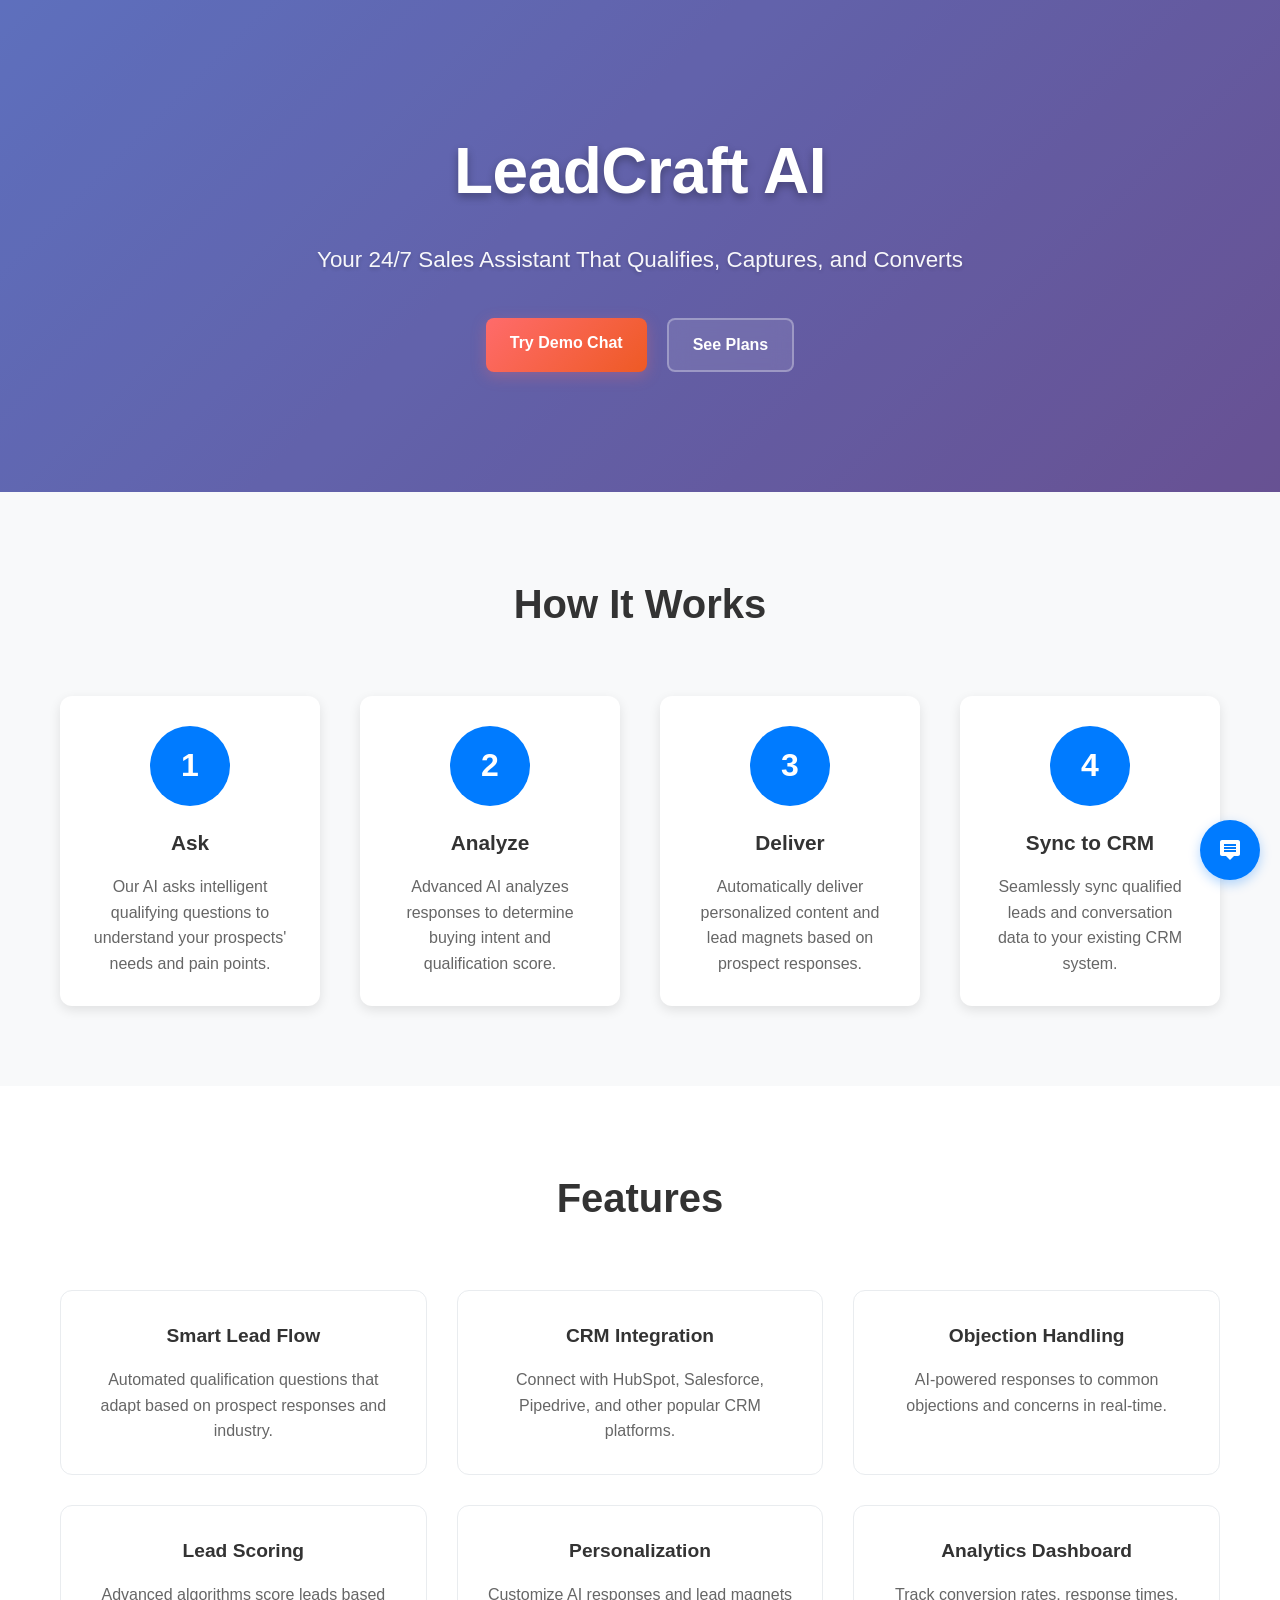
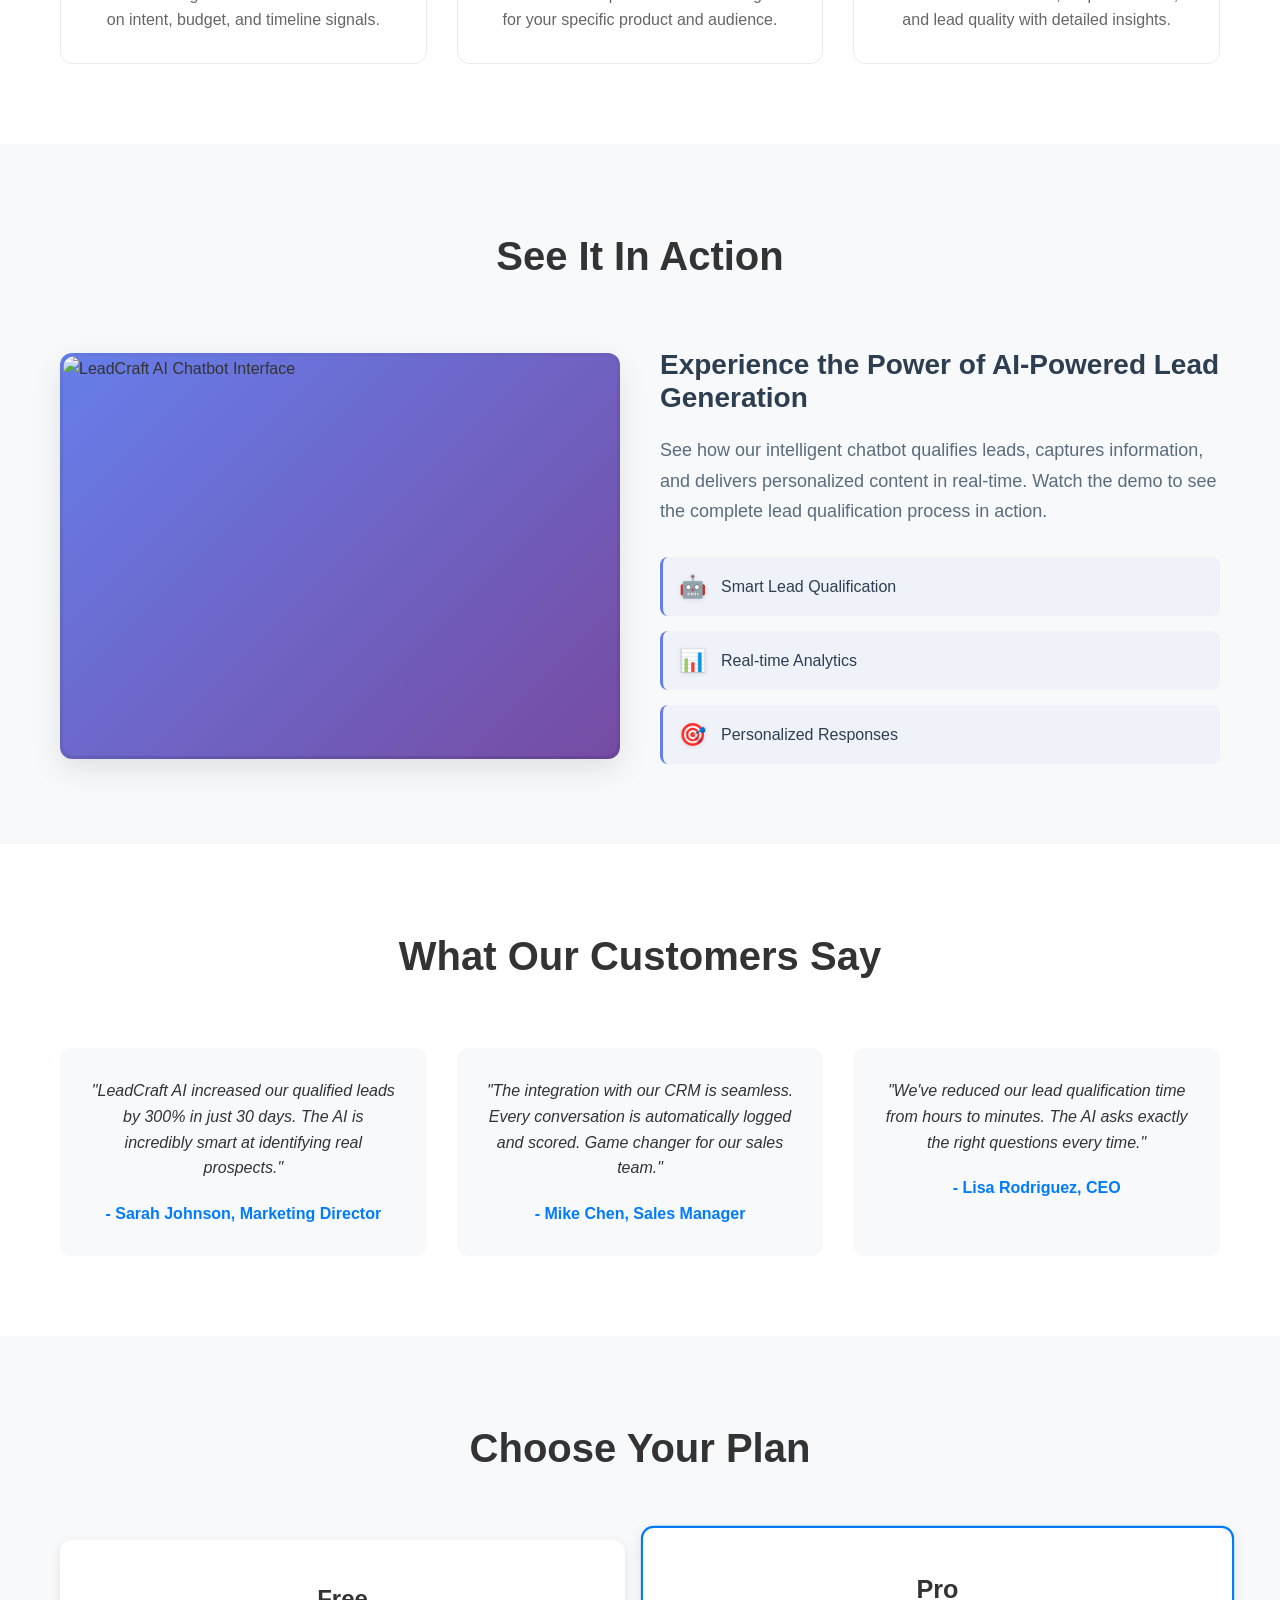
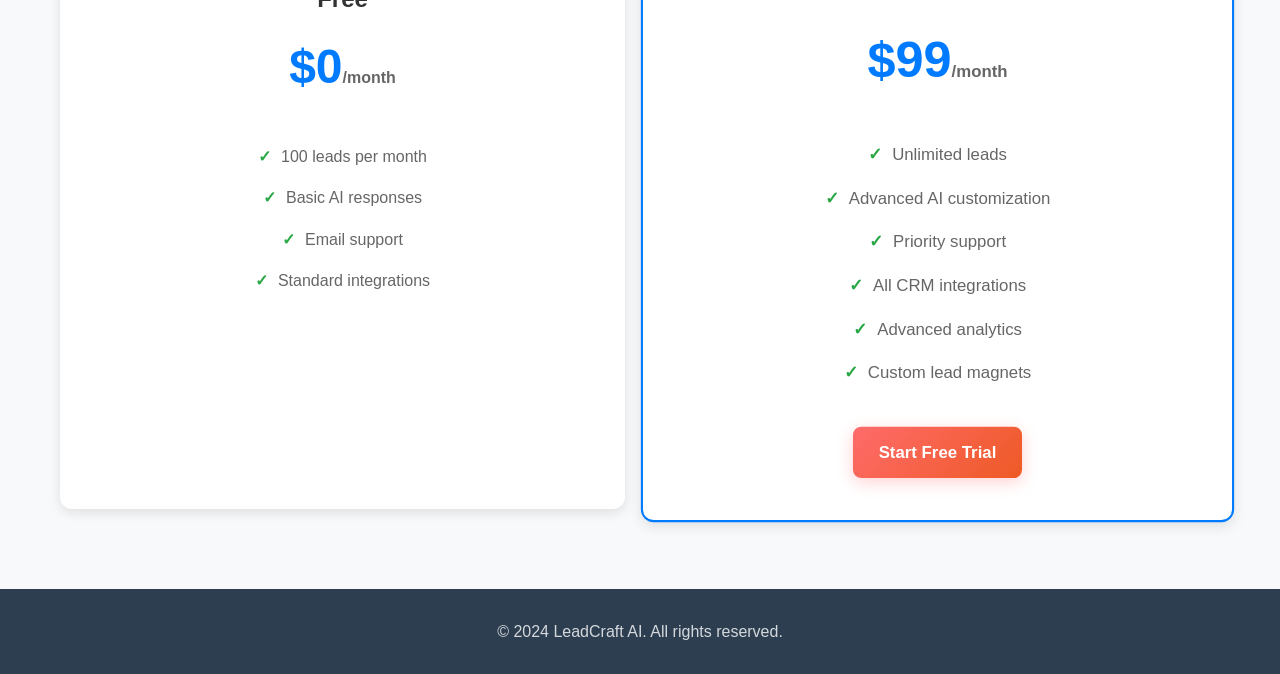
==== commit f210fac5: "commit" ====
--- a/templates/index.html
+++ b/templates/index.html
@@ -3,836 +3,8 @@
 <head>
     <meta charset="UTF-8">
     <meta name="viewport" content="width=device-width, initial-scale=1.0">
+    <link rel="stylesheet" href="/static/style.css">
     <title>LeadCraft AI - Your 24/7 Sales Assistant</title>
-    <style>
-        /* Reset and base styles */
-        * {
-            margin: 0;
-            padding: 0;
-            box-sizing: border-box;
-        }
-
-        body {
-            font-family: -apple-system, BlinkMacSystemFont, 'Segoe UI', Roboto, sans-serif;
-            line-height: 1.6;
-            color: #333;
-            background: #ffffff;
-        }
-
-        /* Utility classes */
-        .container {
-            max-width: 1200px;
-            margin: 0 auto;
-            padding: 0 20px;
-        }
-
-        .btn {
-            display: inline-block;
-            padding: 12px 24px;
-            border-radius: 8px;
-            text-decoration: none;
-            font-weight: 600;
-            transition: all 0.3s ease;
-            cursor: pointer;
-            border: none;
-            font-size: 16px;
-        }
-
-        .btn-primary {
-            background: linear-gradient(135deg, #ff6b6b 0%, #ee5a24 100%);
-            color: white;
-            border: none;
-            box-shadow: 0 4px 15px rgba(255, 107, 107, 0.3);
-        }
-
-        .btn-primary:hover {
-            transform: translateY(-2px);
-            box-shadow: 0 6px 20px rgba(255, 107, 107, 0.4);
-        }
-
-        .btn-secondary {
-            background: rgba(255, 255, 255, 0.1);
-            color: white;
-            border: 2px solid rgba(255, 255, 255, 0.3);
-            backdrop-filter: blur(10px);
-        }
-
-        .btn-secondary:hover {
-            background: rgba(255, 255, 255, 0.2);
-            border-color: rgba(255, 255, 255, 0.5);
-            transform: translateY(-2px);
-        }
-
-        .btn-success {
-            background: #28a745;
-            color: white;
-        }
-
-        .btn-success:hover {
-            background: #218838;
-        }
-
-        /* Hero Section */
-        .hero {
-            background: linear-gradient(135deg, rgba(102, 126, 234, 0.9) 0%, rgba(118, 75, 162, 0.9) 100%), 
-                        url('https://images.unsplash.com/photo-1551434678-e076c223a692?ixlib=rb-4.0.3&ixid=M3wxMjA3fDB8MHxwaG90by1wYWdlfHx8fGVufDB8fHx8fA%3D%3D&auto=format&fit=crop&w=2070&q=80');
-            background-size: cover;
-            background-position: center;
-            background-attachment: fixed;
-            color: white;
-            padding: 120px 0;
-            text-align: center;
-            position: relative;
-            overflow: hidden;
-        }
-
-        .hero::before {
-            content: '';
-            position: absolute;
-            top: 0;
-            left: 0;
-            right: 0;
-            bottom: 0;
-            background: rgba(0, 0, 0, 0.2);
-            z-index: 1;
-        }
-
-        .hero .container {
-            position: relative;
-            z-index: 2;
-        }
-
-        .hero h1 {
-            font-size: 4rem;
-            font-weight: 700;
-            margin-bottom: 20px;
-            text-shadow: 0 4px 8px rgba(0, 0, 0, 0.3);
-            letter-spacing: -0.5px;
-        }
-
-        .hero p {
-            font-size: 1.4rem;
-            margin-bottom: 40px;
-            opacity: 0.95;
-            text-shadow: 0 2px 4px rgba(0, 0, 0, 0.2);
-            font-weight: 300;
-            line-height: 1.6;
-        }
-
-        .hero-buttons {
-            display: flex;
-            gap: 20px;
-            justify-content: center;
-            flex-wrap: wrap;
-        }
-
-        /* How It Works Section */
-        .how-it-works {
-            padding: 80px 0;
-            background: #f8f9fa;
-        }
-
-        .section-title {
-            text-align: center;
-            font-size: 2.5rem;
-            font-weight: 700;
-            margin-bottom: 60px;
-            color: #333;
-        }
-
-        .steps-grid {
-            display: grid;
-            grid-template-columns: repeat(auto-fit, minmax(250px, 1fr));
-            gap: 40px;
-            margin-top: 60px;
-        }
-
-        .step {
-            text-align: center;
-            padding: 30px;
-            background: white;
-            border-radius: 12px;
-            box-shadow: 0 4px 12px rgba(0,0,0,0.1);
-        }
-
-        .step-icon {
-            width: 80px;
-            height: 80px;
-            background: #007bff;
-            border-radius: 50%;
-            display: flex;
-            align-items: center;
-            justify-content: center;
-            margin: 0 auto 20px;
-            color: white;
-            font-size: 2rem;
-            font-weight: bold;
-        }
-
-        .step h3 {
-            font-size: 1.3rem;
-            margin-bottom: 15px;
-            color: #333;
-        }
-
-        .step p {
-            color: #666;
-            line-height: 1.6;
-        }
-
-        /* Features Section */
-        .features {
-            padding: 80px 0;
-        }
-
-        .features-grid {
-            display: grid;
-            grid-template-columns: repeat(auto-fit, minmax(300px, 1fr));
-            gap: 30px;
-            margin-top: 60px;
-        }
-
-        .feature {
-            padding: 30px;
-            border: 1px solid #e9ecef;
-            border-radius: 12px;
-            text-align: center;
-        }
-
-        .feature h3 {
-            font-size: 1.2rem;
-            margin-bottom: 15px;
-            color: #333;
-        }
-
-        .feature p {
-            color: #666;
-        }
-
-        /* Screenshots Section */
-        .screenshots {
-            padding: 80px 0;
-            background: #f8f9fa;
-        }
-
-        .demo-container {
-            display: grid;
-            grid-template-columns: 1fr 1fr;
-            gap: 40px;
-            align-items: center;
-            margin-top: 40px;
-        }
-
-        .demo-image {
-            position: relative;
-            border-radius: 12px;
-            overflow: hidden;
-            box-shadow: 0 10px 30px rgba(0, 0, 0, 0.1);
-            transition: transform 0.3s ease;
-            background: linear-gradient(135deg, #667eea 0%, #764ba2 100%);
-            padding: 3px;
-        }
-
-        .demo-image:hover {
-            transform: translateY(-5px);
-            box-shadow: 0 15px 40px rgba(0, 0, 0, 0.15);
-        }
-
-        .demo-screenshot {
-            width: 100%;
-            height: 400px;
-            object-fit: cover;
-            display: block;
-            border-radius: 12px;
-            box-shadow: 0 8px 25px rgba(0, 0, 0, 0.15);
-            transition: all 0.3s ease;
-        }
-
-        .demo-screenshot:hover {
-            transform: scale(1.02);
-            box-shadow: 0 12px 35px rgba(0, 0, 0, 0.2);
-        }
-
-        .demo-overlay {
-            position: absolute;
-            top: 0;
-            left: 0;
-            right: 0;
-            bottom: 0;
-            background: linear-gradient(135deg, rgba(102, 126, 234, 0.9) 0%, rgba(118, 75, 162, 0.9) 100%);
-            display: flex;
-            flex-direction: column;
-            align-items: center;
-            justify-content: center;
-            color: white;
-            opacity: 0;
-            transition: all 0.3s ease;
-            backdrop-filter: blur(2px);
-        }
-
-        .demo-image:hover .demo-overlay {
-            opacity: 1;
-        }
-
-        .play-button {
-            font-size: 48px;
-            margin-bottom: 10px;
-            color: white;
-            text-shadow: 0 2px 4px rgba(0, 0, 0, 0.3);
-            filter: drop-shadow(0 2px 4px rgba(0, 0, 0, 0.2));
-        }
-
-        .demo-overlay p {
-            font-size: 18px;
-            font-weight: 600;
-            margin: 0;
-            text-shadow: 0 2px 4px rgba(0, 0, 0, 0.3);
-            letter-spacing: 0.5px;
-        }
-
-        .demo-content h3 {
-            font-size: 28px;
-            margin-bottom: 20px;
-            color: #2c3e50;
-            font-weight: 700;
-            line-height: 1.2;
-        }
-
-        .demo-content p {
-            font-size: 18px;
-            line-height: 1.7;
-            color: #5a6c7d;
-            margin-bottom: 30px;
-            font-weight: 400;
-        }
-
-        .demo-features {
-            display: flex;
-            flex-direction: column;
-            gap: 15px;
-        }
-
-        .feature-item {
-            display: flex;
-            align-items: center;
-            gap: 15px;
-            font-size: 16px;
-            color: #2c3e50;
-            padding: 12px 16px;
-            background: rgba(102, 126, 234, 0.05);
-            border-radius: 8px;
-            border-left: 3px solid #667eea;
-            transition: all 0.3s ease;
-        }
-
-        .feature-item:hover {
-            background: rgba(102, 126, 234, 0.1);
-            transform: translateX(5px);
-        }
-
-        .feature-icon {
-            font-size: 22px;
-            filter: drop-shadow(0 1px 2px rgba(0, 0, 0, 0.1));
-        }
-
-        @media (max-width: 768px) {
-            .demo-container {
-                grid-template-columns: 1fr;
-                gap: 30px;
-            }
-            
-            .demo-screenshot {
-                height: 300px;
-            }
-        }
-
-        /* Testimonials Section */
-        .testimonials {
-            padding: 80px 0;
-        }
-
-        .testimonials-grid {
-            display: grid;
-            grid-template-columns: repeat(auto-fit, minmax(300px, 1fr));
-            gap: 30px;
-            margin-top: 60px;
-        }
-
-        .testimonial {
-            background: #f8f9fa;
-            padding: 30px;
-            border-radius: 12px;
-            text-align: center;
-        }
-
-        .testimonial p {
-            font-style: italic;
-            margin-bottom: 20px;
-            color: #333;
-        }
-
-        .testimonial-author {
-            font-weight: 600;
-            color: #007bff;
-        }
-
-        /* Pricing Section */
-        .pricing {
-            padding: 80px 0;
-            background: #f8f9fa;
-        }
-
-        .pricing-grid {
-            display: grid;
-            grid-template-columns: repeat(auto-fit, minmax(300px, 1fr));
-            gap: 30px;
-            margin-top: 60px;
-        }
-
-        .pricing-card {
-            background: white;
-            padding: 40px;
-            border-radius: 12px;
-            text-align: center;
-            box-shadow: 0 4px 12px rgba(0,0,0,0.1);
-        }
-
-        .pricing-card.featured {
-            border: 2px solid #007bff;
-            transform: scale(1.05);
-        }
-
-        .pricing-card h3 {
-            font-size: 1.5rem;
-            margin-bottom: 10px;
-        }
-
-        .price {
-            font-size: 3rem;
-            font-weight: 700;
-            color: #007bff;
-            margin-bottom: 20px;
-        }
-
-        .price .period {
-            font-size: 1rem;
-            color: #666;
-        }
-
-        .pricing-features {
-            list-style: none;
-            margin: 30px 0;
-        }
-
-        .pricing-features li {
-            padding: 8px 0;
-            color: #666;
-        }
-
-        .pricing-features li:before {
-            content: "✓";
-            color: #28a745;
-            font-weight: bold;
-            margin-right: 10px;
-        }
-
-        /* Footer */
-        .footer {
-            background: #2c3e50;
-            color: white;
-            padding: 30px 0;
-            text-align: center;
-        }
-
-        .footer p {
-            margin: 0;
-            opacity: 0.8;
-        }
-
-
-
-        /* Chatbot Styles */
-        .chatbot-container {
-            position: fixed;
-            bottom: 20px;
-            right: 20px;
-            z-index: 1000;
-            font-family: -apple-system, BlinkMacSystemFont, 'Segoe UI', Roboto, sans-serif;
-        }
-
-        /* Eye-catching CTA Banner */
-        .chat-cta-banner {
-            position: absolute;
-            bottom: 80px;
-            right: 0;
-            width: 320px;
-            background: linear-gradient(135deg, #ff6b6b 0%, #ee5a24 100%);
-            color: white;
-            border-radius: 12px;
-            box-shadow: 0 8px 32px rgba(255, 107, 107, 0.3);
-            animation: slideInUp 0.5s ease;
-            margin-bottom: 10px;
-            display: none;
-        }
-
-        .cta-content {
-            padding: 20px;
-            display: flex;
-            align-items: center;
-            gap: 15px;
-        }
-
-        .cta-icon {
-            font-size: 2rem;
-            flex-shrink: 0;
-        }
-
-        .cta-text {
-            flex: 1;
-        }
-
-        .cta-title {
-            font-size: 16px;
-            font-weight: 700;
-            margin-bottom: 4px;
-        }
-
-        .cta-subtitle {
-            font-size: 13px;
-            opacity: 0.9;
-            font-style: italic;
-        }
-
-        .cta-button {
-            background: white;
-            color: #ff6b6b;
-            border: none;
-            padding: 8px 16px;
-            border-radius: 20px;
-            font-weight: 600;
-            font-size: 12px;
-            cursor: pointer;
-            transition: all 0.3s ease;
-            white-space: nowrap;
-        }
-
-        .cta-button:hover {
-            transform: translateY(-2px);
-            box-shadow: 0 4px 12px rgba(255, 255, 255, 0.3);
-        }
-
-        .cta-close {
-            position: absolute;
-            top: 8px;
-            right: 8px;
-            background: none;
-            border: none;
-            color: white;
-            font-size: 18px;
-            cursor: pointer;
-            opacity: 0.7;
-            transition: opacity 0.3s ease;
-        }
-
-        .cta-close:hover {
-            opacity: 1;
-        }
-
-        @keyframes slideInUp {
-            from {
-                opacity: 0;
-                transform: translateY(20px);
-            }
-            to {
-                opacity: 1;
-                transform: translateY(0);
-            }
-        }
-
-        .chat-icon {
-            width: 60px;
-            height: 60px;
-            background: #007bff;
-            border-radius: 50%;
-            display: flex;
-            align-items: center;
-            justify-content: center;
-            cursor: pointer;
-            box-shadow: 0 4px 12px rgba(0, 123, 255, 0.3);
-            transition: all 0.3s ease;
-            animation: pulse 2s infinite;
-        }
-
-        .chat-icon:hover {
-            transform: scale(1.1);
-            box-shadow: 0 6px 20px rgba(0, 123, 255, 0.4);
-        }
-
-        .chat-icon svg {
-            width: 24px;
-            height: 24px;
-            fill: white;
-        }
-
-        .chat-window {
-            position: absolute;
-            bottom: 80px;
-            right: 0;
-            width: 350px;
-            height: 500px;
-            background: white;
-            border-radius: 12px;
-            box-shadow: 0 10px 30px rgba(0, 0, 0, 0.2);
-            display: none;
-            flex-direction: column;
-            overflow: hidden;
-            animation: slideIn 0.3s ease;
-        }
-
-        .chat-window.active {
-            display: flex;
-        }
-
-        .chat-header {
-            background: #007bff;
-            color: white;
-            padding: 15px 20px;
-            display: flex;
-            align-items: center;
-            justify-content: space-between;
-        }
-
-        .chat-header h3 {
-            font-size: 16px;
-            font-weight: 600;
-        }
-
-        .close-btn {
-            background: none;
-            border: none;
-            color: white;
-            cursor: pointer;
-            font-size: 20px;
-            padding: 0;
-            width: 24px;
-            height: 24px;
-            display: flex;
-            align-items: center;
-            justify-content: center;
-        }
-
-        .chat-messages {
-            flex: 1;
-            padding: 20px;
-            overflow-y: auto;
-            background: #f8f9fa;
-        }
-
-        .message {
-            margin-bottom: 15px;
-            display: flex;
-            align-items: flex-start;
-        }
-
-        .message.user {
-            justify-content: flex-end;
-        }
-
-        .message-content {
-            max-width: 80%;
-            padding: 12px 16px;
-            border-radius: 18px;
-            font-size: 14px;
-            line-height: 1.4;
-            word-wrap: break-word;
-        }
-
-        .message.bot .message-content {
-            background: white;
-            color: #333;
-            border: 1px solid #e9ecef;
-        }
-
-        .message.user .message-content {
-            background: #007bff;
-            color: white;
-        }
-
-        .chat-input-container {
-            padding: 15px 20px;
-            background: white;
-            border-top: 1px solid #e9ecef;
-        }
-
-        .chat-input-wrapper {
-            display: flex;
-            align-items: center;
-            gap: 10px;
-        }
-
-        .chat-input {
-            flex: 1;
-            padding: 12px 16px;
-            border: 1px solid #e9ecef;
-            border-radius: 25px;
-            font-size: 14px;
-            outline: none;
-            transition: border-color 0.3s ease;
-        }
-
-        .chat-input:focus {
-            border-color: #007bff;
-        }
-
-        .send-btn {
-            background: #007bff;
-            color: white;
-            border: none;
-            border-radius: 50%;
-            width: 40px;
-            height: 40px;
-            cursor: pointer;
-            display: flex;
-            align-items: center;
-            justify-content: center;
-            transition: background-color 0.3s ease;
-        }
-
-        .send-btn:hover {
-            background: #0056b3;
-        }
-
-        .send-btn:disabled {
-            background: #6c757d;
-            cursor: not-allowed;
-        }
-
-        .send-btn svg {
-            width: 16px;
-            height: 16px;
-            fill: white;
-        }
-
-        .typing-indicator {
-            display: none;
-            padding: 12px 16px;
-            background: white;
-            border-radius: 18px;
-            border: 1px solid #e9ecef;
-            margin-bottom: 15px;
-        }
-
-        .typing-dots {
-            display: flex;
-            gap: 4px;
-        }
-
-        .typing-dot {
-            width: 6px;
-            height: 6px;
-            background: #6c757d;
-            border-radius: 50%;
-            animation: typing 1.4s infinite;
-        }
-
-        .typing-dot:nth-child(2) {
-            animation-delay: 0.2s;
-        }
-
-        .typing-dot:nth-child(3) {
-            animation-delay: 0.4s;
-        }
-
-        /* Lead qualification form */
-        .lead-form {
-            display: none;
-            background: white;
-            padding: 15px;
-            margin: 10px 0;
-            border-radius: 8px;
-            border: 1px solid #e9ecef;
-        }
-
-        .lead-form.active {
-            display: block;
-        }
-
-        .lead-input {
-            width: 100%;
-            padding: 10px 12px;
-            border: 1px solid #e9ecef;
-            border-radius: 6px;
-            font-size: 14px;
-            margin-bottom: 10px;
-        }
-
-        .lead-submit {
-            background: #28a745;
-            color: white;
-            border: none;
-            padding: 8px 16px;
-            border-radius: 6px;
-            cursor: pointer;
-            font-size: 14px;
-        }
-
-        .lead-submit:hover {
-            background: #218838;
-        }
-
-        /* Success message */
-        .success-message {
-            background: #d4edda;
-            color: #155724;
-            border: 1px solid #c3e6cb;
-            border-radius: 6px;
-            padding: 8px 12px;
-            font-size: 13px;
-            margin: 5px 0;
-        }
-
-        /* Animations */
-        @keyframes pulse {
-            0% { transform: scale(1); }
-            50% { transform: scale(1.05); }
-            100% { transform: scale(1); }
-        }
-
-        @keyframes slideIn {
-            from {
-                opacity: 0;
-                transform: translateY(20px) scale(0.9);
-            }
-            to {
-                opacity: 1;
-                transform: translateY(0) scale(1);
-            }
-        }
-
-        @keyframes typing {
-            0%, 60%, 100% { transform: translateY(0); }
-            30% { transform: translateY(-10px); }
-        }
-
-        /* Responsive */
-        @media (max-width: 768px) {
-            .hero h1 {
-                font-size: 2.5rem;
-            }
-            
-            .hero-buttons {
-                flex-direction: column;
-                align-items: center;
-            }
-            
-            .chat-window {
-                width: calc(100vw - 40px);
-                height: 60vh;
-                bottom: 80px;
-                right: 20px;
-            }
-        }
-    </style>
 </head>
 <body>
     <!-- Hero Section -->
@@ -1062,49 +234,6 @@
         </div>
     </div>
 
-    <!-- AI Chatbot -->
-    <div class="ai-chatbot-container">
-        <div class="ai-chat-icon" id="aiChatIcon">
-            <svg viewBox="0 0 24 24">
-                <path d="M20 2H4c-1.1 0-2 .9-2 2v12c0 1.1.9 2 2 2h4l4 4 4-4h4c1.1 0 2-.9 2-2V4c0-1.1-.9-2-2-2zm-2 12H6v-2h12v2zm0-3H6V9h12v2zm0-3H6V6h12v2z"/>
-            </svg>
-        </div>
-        
-        <div class="ai-chat-window" id="aiChatWindow">
-            <div class="ai-chat-header">
-                <h3>AI Sales Assistant</h3>
-                <button class="ai-close-btn" id="aiCloseBtn">&times;</button>
-            </div>
-            
-            <div class="ai-chat-messages" id="aiChatMessages">
-                <div class="ai-message bot">
-                    <div class="ai-message-content">
-                        Hi! I'm your AI sales assistant. I can help you with lead generation strategies, answer questions about our services, and guide you through the sales process. What would you like to know?
-                    </div>
-                </div>
-            </div>
-            
-            <div class="ai-typing-indicator" id="aiTypingIndicator">
-                <div class="ai-typing-dots">
-                    <div class="ai-typing-dot"></div>
-                    <div class="ai-typing-dot"></div>
-                    <div class="ai-typing-dot"></div>
-                </div>
-            </div>
-            
-            <div class="ai-chat-input-container">
-                <div class="ai-chat-input-wrapper">
-                    <input type="text" class="ai-chat-input" id="aiChatInput" placeholder="Ask me anything..." />
-                    <button class="ai-send-btn" id="aiSendBtn">
-                        <svg viewBox="0 0 24 24">
-                            <path d="M2.01 21L23 12 2.01 3 2 10l15 2-15 2z"/>
-                        </svg>
-                    </button>
-                </div>
-            </div>
-        </div>
-    </div>
-
     <script>
         class LeadCraftChatbot {
             constructor() {
@@ -1307,179 +436,6 @@
 
         // Initialize chatbot
         const chatbot = new LeadCraftChatbot();
-
-        // AI Chatbot Class
-        class AIChatbot {
-            constructor() {
-                this.isOpen = false;
-                this.isTyping = false;
-                this.sessionId = 'ai_session_' + Date.now();
-                this.init();
-            }
-
-            init() {
-                this.chatIcon = document.getElementById('aiChatIcon');
-                this.chatWindow = document.getElementById('aiChatWindow');
-                this.chatMessages = document.getElementById('aiChatMessages');
-                this.chatInput = document.getElementById('aiChatInput');
-                this.sendBtn = document.getElementById('aiSendBtn');
-                this.closeBtn = document.getElementById('aiCloseBtn');
-                this.typingIndicator = document.getElementById('aiTypingIndicator');
-
-                this.bindEvents();
-            }
-
-            bindEvents() {
-                this.chatIcon.addEventListener('click', () => this.toggleChat());
-                this.closeBtn.addEventListener('click', () => this.toggleChat());
-                this.sendBtn.addEventListener('click', () => this.sendMessage());
-                this.chatInput.addEventListener('keypress', (e) => {
-                    if (e.key === 'Enter') this.sendMessage();
-                });
-            }
-
-            toggleChat() {
-                this.isOpen = !this.isOpen;
-                if (this.isOpen) {
-                    this.chatWindow.classList.add('active');
-                    this.chatInput.focus();
-                } else {
-                    this.chatWindow.classList.remove('active');
-                }
-            }
-
-            async sendMessage() {
-                const message = this.chatInput.value.trim();
-                if (!message || this.isTyping) return;
-
-                // Add user message
-                this.addMessage(message, 'user');
-                this.chatInput.value = '';
-
-                // Show typing indicator
-                this.showTyping();
-
-                try {
-                    const response = await fetch('/ask', {
-                        method: 'POST',
-                        headers: {
-                            'Content-Type': 'application/json',
-                        },
-                        body: JSON.stringify({
-                            message: message,
-                            session_id: this.sessionId
-                        })
-                    });
-
-                    const data = await response.json();
-                    
-                    this.hideTyping();
-                    
-                    // Add bot response
-                    this.addMessage(data.response, 'bot');
-                    
-                    // Handle guide offer
-                    if (data.show_email_capture) {
-                        this.showEmailCapture();
-                    }
-                    
-
-
-                } catch (error) {
-                    console.error('Error:', error);
-                    this.hideTyping();
-                    this.addMessage('Sorry, I encountered an error. Please try again.', 'bot');
-                }
-            }
-
-
-
-            showEmailCapture() {
-                const emailDiv = document.createElement('div');
-                emailDiv.className = 'ai-message bot';
-                emailDiv.innerHTML = `
-                    <div class="ai-message-content">
-                        <p>I'd love to send you our comprehensive guide on lead generation strategies. What's your email address?</p>
-                        <input type="email" id="emailCapture" placeholder="Enter your email" style="width: 100%; padding: 8px; margin: 10px 0; border: 1px solid #ddd; border-radius: 4px;">
-                        <button onclick="aiChatbot.captureEmail()" class="btn btn-primary" style="margin-top: 10px;">Send Guide</button>
-                    </div>
-                `;
-                this.chatMessages.appendChild(emailDiv);
-                this.scrollToBottom();
-            }
-
-            async captureEmail() {
-                const email = document.getElementById('emailCapture').value.trim();
-                if (!email || !email.includes('@')) {
-                    this.addMessage('Please enter a valid email address.', 'bot');
-                    return;
-                }
-
-                try {
-                    const response = await fetch('/submit_email', {
-                        method: 'POST',
-                        headers: {
-                            'Content-Type': 'application/json',
-                        },
-                        body: JSON.stringify({
-                            email: email,
-                            session_id: this.sessionId
-                        })
-                    });
-
-                    const data = await response.json();
-                    
-                    if (data.success) {
-                        this.addMessage('Perfect! I\'ve sent the guide to your email. You should receive it shortly.', 'bot');
-                        
-                        // Offer call booking after guide
-                        setTimeout(() => {
-                            this.addMessage('Would you like to book a quick 15-minute strategy call to discuss your specific lead generation challenges?', 'bot');
-                        }, 2000);
-                    } else {
-                        this.addMessage('Sorry, there was an error. Please try again.', 'bot');
-                    }
-
-                } catch (error) {
-                    console.error('Error:', error);
-                    this.addMessage('Sorry, there was an error. Please try again.', 'bot');
-                }
-            }
-
-            addMessage(content, type) {
-                const messageDiv = document.createElement('div');
-                messageDiv.className = `ai-message ${type}`;
-                
-                const messageContent = document.createElement('div');
-                messageContent.className = 'ai-message-content';
-                messageContent.textContent = content;
-                
-                messageDiv.appendChild(messageContent);
-                this.chatMessages.appendChild(messageDiv);
-                
-                this.scrollToBottom();
-            }
-
-            showTyping() {
-                this.isTyping = true;
-                this.typingIndicator.style.display = 'block';
-                this.scrollToBottom();
-            }
-
-            hideTyping() {
-                this.isTyping = false;
-                this.typingIndicator.style.display = 'none';
-            }
-
-            scrollToBottom() {
-                setTimeout(() => {
-                    this.chatMessages.scrollTop = this.chatMessages.scrollHeight;
-                }, 100);
-            }
-        }
-
-        // Initialize AI chatbot
-        const aiChatbot = new AIChatbot();
     </script>
 </body>
 </html>
--- a/static/style.css
+++ b/static/style.css
@@ -0,0 +1,825 @@
+/* Reset and base styles */
+* {
+    margin: 0;
+    padding: 0;
+    box-sizing: border-box;
+}
+
+body {
+    font-family: -apple-system, BlinkMacSystemFont, 'Segoe UI', Roboto, sans-serif;
+    line-height: 1.6;
+    color: #333;
+    background: #ffffff;
+}
+
+/* Utility classes */
+.container {
+    max-width: 1200px;
+    margin: 0 auto;
+    padding: 0 20px;
+}
+
+.btn {
+    display: inline-block;
+    padding: 12px 24px;
+    border-radius: 8px;
+    text-decoration: none;
+    font-weight: 600;
+    transition: all 0.3s ease;
+    cursor: pointer;
+    border: none;
+    font-size: 16px;
+}
+
+.btn-primary {
+    background: linear-gradient(135deg, #ff6b6b 0%, #ee5a24 100%);
+    color: white;
+    border: none;
+    box-shadow: 0 4px 15px rgba(255, 107, 107, 0.3);
+}
+
+.btn-primary:hover {
+    transform: translateY(-2px);
+    box-shadow: 0 6px 20px rgba(255, 107, 107, 0.4);
+}
+
+.btn-secondary {
+    background: rgba(255, 255, 255, 0.1);
+    color: white;
+    border: 2px solid rgba(255, 255, 255, 0.3);
+    backdrop-filter: blur(10px);
+}
+
+.btn-secondary:hover {
+    background: rgba(255, 255, 255, 0.2);
+    border-color: rgba(255, 255, 255, 0.5);
+    transform: translateY(-2px);
+}
+
+.btn-success {
+    background: #28a745;
+    color: white;
+}
+
+.btn-success:hover {
+    background: #218838;
+}
+
+/* Hero Section */
+.hero {
+    background: linear-gradient(135deg, rgba(102, 126, 234, 0.9) 0%, rgba(118, 75, 162, 0.9) 100%), 
+                url('https://images.unsplash.com/photo-1551434678-e076c223a692?ixlib=rb-4.0.3&ixid=M3wxMjA3fDB8MHxwaG90by1wYWdlfHx8fGVufDB8fHx8fA%3D%3D&auto=format&fit=crop&w=2070&q=80');
+    background-size: cover;
+    background-position: center;
+    background-attachment: fixed;
+    color: white;
+    padding: 120px 0;
+    text-align: center;
+    position: relative;
+    overflow: hidden;
+}
+
+.hero::before {
+    content: '';
+    position: absolute;
+    top: 0;
+    left: 0;
+    right: 0;
+    bottom: 0;
+    background: rgba(0, 0, 0, 0.2);
+    z-index: 1;
+}
+
+.hero .container {
+    position: relative;
+    z-index: 2;
+}
+
+.hero h1 {
+    font-size: 4rem;
+    font-weight: 700;
+    margin-bottom: 20px;
+    text-shadow: 0 4px 8px rgba(0, 0, 0, 0.3);
+    letter-spacing: -0.5px;
+}
+
+.hero p {
+    font-size: 1.4rem;
+    margin-bottom: 40px;
+    opacity: 0.95;
+    text-shadow: 0 2px 4px rgba(0, 0, 0, 0.2);
+    font-weight: 300;
+    line-height: 1.6;
+}
+
+.hero-buttons {
+    display: flex;
+    gap: 20px;
+    justify-content: center;
+    flex-wrap: wrap;
+}
+
+/* How It Works Section */
+.how-it-works {
+    padding: 80px 0;
+    background: #f8f9fa;
+}
+
+.section-title {
+    text-align: center;
+    font-size: 2.5rem;
+    font-weight: 700;
+    margin-bottom: 60px;
+    color: #333;
+}
+
+.steps-grid {
+    display: grid;
+    grid-template-columns: repeat(auto-fit, minmax(250px, 1fr));
+    gap: 40px;
+    margin-top: 60px;
+}
+
+.step {
+    text-align: center;
+    padding: 30px;
+    background: white;
+    border-radius: 12px;
+    box-shadow: 0 4px 12px rgba(0,0,0,0.1);
+}
+
+.step-icon {
+    width: 80px;
+    height: 80px;
+    background: #007bff;
+    border-radius: 50%;
+    display: flex;
+    align-items: center;
+    justify-content: center;
+    margin: 0 auto 20px;
+    color: white;
+    font-size: 2rem;
+    font-weight: bold;
+}
+
+.step h3 {
+    font-size: 1.3rem;
+    margin-bottom: 15px;
+    color: #333;
+}
+
+.step p {
+    color: #666;
+    line-height: 1.6;
+}
+
+/* Features Section */
+.features {
+    padding: 80px 0;
+}
+
+.features-grid {
+    display: grid;
+    grid-template-columns: repeat(auto-fit, minmax(300px, 1fr));
+    gap: 30px;
+    margin-top: 60px;
+}
+
+.feature {
+    padding: 30px;
+    border: 1px solid #e9ecef;
+    border-radius: 12px;
+    text-align: center;
+}
+
+.feature h3 {
+    font-size: 1.2rem;
+    margin-bottom: 15px;
+    color: #333;
+}
+
+.feature p {
+    color: #666;
+}
+
+/* Screenshots Section */
+.screenshots {
+    padding: 80px 0;
+    background: #f8f9fa;
+}
+
+.demo-container {
+    display: grid;
+    grid-template-columns: 1fr 1fr;
+    gap: 40px;
+    align-items: center;
+    margin-top: 40px;
+}
+
+.demo-image {
+    position: relative;
+    border-radius: 12px;
+    overflow: hidden;
+    box-shadow: 0 10px 30px rgba(0, 0, 0, 0.1);
+    transition: transform 0.3s ease;
+    background: linear-gradient(135deg, #667eea 0%, #764ba2 100%);
+    padding: 3px;
+}
+
+.demo-image:hover {
+    transform: translateY(-5px);
+    box-shadow: 0 15px 40px rgba(0, 0, 0, 0.15);
+}
+
+.demo-screenshot {
+    width: 100%;
+    height: 400px;
+    object-fit: cover;
+    display: block;
+    border-radius: 12px;
+    box-shadow: 0 8px 25px rgba(0, 0, 0, 0.15);
+    transition: all 0.3s ease;
+}
+
+.demo-screenshot:hover {
+    transform: scale(1.02);
+    box-shadow: 0 12px 35px rgba(0, 0, 0, 0.2);
+}
+
+.demo-overlay {
+    position: absolute;
+    top: 0;
+    left: 0;
+    right: 0;
+    bottom: 0;
+    background: linear-gradient(135deg, rgba(102, 126, 234, 0.9) 0%, rgba(118, 75, 162, 0.9) 100%);
+    display: flex;
+    flex-direction: column;
+    align-items: center;
+    justify-content: center;
+    color: white;
+    opacity: 0;
+    transition: all 0.3s ease;
+    backdrop-filter: blur(2px);
+}
+
+.demo-image:hover .demo-overlay {
+    opacity: 1;
+}
+
+.play-button {
+    font-size: 48px;
+    margin-bottom: 10px;
+    color: white;
+    text-shadow: 0 2px 4px rgba(0, 0, 0, 0.3);
+    filter: drop-shadow(0 2px 4px rgba(0, 0, 0, 0.2));
+}
+
+.demo-overlay p {
+    font-size: 18px;
+    font-weight: 600;
+    margin: 0;
+    text-shadow: 0 2px 4px rgba(0, 0, 0, 0.3);
+    letter-spacing: 0.5px;
+}
+
+.demo-content h3 {
+    font-size: 28px;
+    margin-bottom: 20px;
+    color: #2c3e50;
+    font-weight: 700;
+    line-height: 1.2;
+}
+
+.demo-content p {
+    font-size: 18px;
+    line-height: 1.7;
+    color: #5a6c7d;
+    margin-bottom: 30px;
+    font-weight: 400;
+}
+
+.demo-features {
+    display: flex;
+    flex-direction: column;
+    gap: 15px;
+}
+
+.feature-item {
+    display: flex;
+    align-items: center;
+    gap: 15px;
+    font-size: 16px;
+    color: #2c3e50;
+    padding: 12px 16px;
+    background: rgba(102, 126, 234, 0.05);
+    border-radius: 8px;
+    border-left: 3px solid #667eea;
+    transition: all 0.3s ease;
+}
+
+.feature-item:hover {
+    background: rgba(102, 126, 234, 0.1);
+    transform: translateX(5px);
+}
+
+.feature-icon {
+    font-size: 22px;
+    filter: drop-shadow(0 1px 2px rgba(0, 0, 0, 0.1));
+}
+
+@media (max-width: 768px) {
+    .demo-container {
+        grid-template-columns: 1fr;
+        gap: 30px;
+    }
+    
+    .demo-screenshot {
+        height: 300px;
+    }
+}
+
+/* Testimonials Section */
+.testimonials {
+    padding: 80px 0;
+}
+
+.testimonials-grid {
+    display: grid;
+    grid-template-columns: repeat(auto-fit, minmax(300px, 1fr));
+    gap: 30px;
+    margin-top: 60px;
+}
+
+.testimonial {
+    background: #f8f9fa;
+    padding: 30px;
+    border-radius: 12px;
+    text-align: center;
+}
+
+.testimonial p {
+    font-style: italic;
+    margin-bottom: 20px;
+    color: #333;
+}
+
+.testimonial-author {
+    font-weight: 600;
+    color: #007bff;
+}
+
+/* Pricing Section */
+.pricing {
+    padding: 80px 0;
+    background: #f8f9fa;
+}
+
+.pricing-grid {
+    display: grid;
+    grid-template-columns: repeat(auto-fit, minmax(300px, 1fr));
+    gap: 30px;
+    margin-top: 60px;
+}
+
+.pricing-card {
+    background: white;
+    padding: 40px;
+    border-radius: 12px;
+    text-align: center;
+    box-shadow: 0 4px 12px rgba(0,0,0,0.1);
+}
+
+.pricing-card.featured {
+    border: 2px solid #007bff;
+    transform: scale(1.05);
+}
+
+.pricing-card h3 {
+    font-size: 1.5rem;
+    margin-bottom: 10px;
+}
+
+.price {
+    font-size: 3rem;
+    font-weight: 700;
+    color: #007bff;
+    margin-bottom: 20px;
+}
+
+.price .period {
+    font-size: 1rem;
+    color: #666;
+}
+
+.pricing-features {
+    list-style: none;
+    margin: 30px 0;
+}
+
+.pricing-features li {
+    padding: 8px 0;
+    color: #666;
+}
+
+.pricing-features li:before {
+    content: "✓";
+    color: #28a745;
+    font-weight: bold;
+    margin-right: 10px;
+}
+
+/* Footer */
+.footer {
+    background: #2c3e50;
+    color: white;
+    padding: 30px 0;
+    text-align: center;
+}
+
+.footer p {
+    margin: 0;
+    opacity: 0.8;
+}
+
+/* Chatbot Styles */
+.chatbot-container {
+    position: fixed;
+    bottom: 20px;
+    right: 20px;
+    z-index: 1000;
+    font-family: -apple-system, BlinkMacSystemFont, 'Segoe UI', Roboto, sans-serif;
+}
+
+/* Eye-catching CTA Banner */
+.chat-cta-banner {
+    position: absolute;
+    bottom: 80px;
+    right: 0;
+    width: 320px;
+    background: linear-gradient(135deg, #ff6b6b 0%, #ee5a24 100%);
+    color: white;
+    border-radius: 12px;
+    box-shadow: 0 8px 32px rgba(255, 107, 107, 0.3);
+    animation: slideInUp 0.5s ease;
+    margin-bottom: 10px;
+    display: none;
+}
+
+.cta-content {
+    padding: 20px;
+    display: flex;
+    align-items: center;
+    gap: 15px;
+}
+
+.cta-icon {
+    font-size: 2rem;
+    flex-shrink: 0;
+}
+
+.cta-text {
+    flex: 1;
+}
+
+.cta-title {
+    font-size: 16px;
+    font-weight: 700;
+    margin-bottom: 4px;
+}
+
+.cta-subtitle {
+    font-size: 13px;
+    opacity: 0.9;
+    font-style: italic;
+}
+
+.cta-button {
+    background: white;
+    color: #ff6b6b;
+    border: none;
+    padding: 8px 16px;
+    border-radius: 20px;
+    font-weight: 600;
+    font-size: 12px;
+    cursor: pointer;
+    transition: all 0.3s ease;
+    white-space: nowrap;
+}
+
+.cta-button:hover {
+    transform: translateY(-2px);
+    box-shadow: 0 4px 12px rgba(255, 255, 255, 0.3);
+}
+
+.cta-close {
+    position: absolute;
+    top: 8px;
+    right: 8px;
+    background: none;
+    border: none;
+    color: white;
+    font-size: 18px;
+    cursor: pointer;
+    opacity: 0.7;
+    transition: opacity 0.3s ease;
+}
+
+.cta-close:hover {
+    opacity: 1;
+}
+
+@keyframes slideInUp {
+    from {
+        opacity: 0;
+        transform: translateY(20px);
+    }
+    to {
+        opacity: 1;
+        transform: translateY(0);
+    }
+}
+
+.chat-icon {
+    width: 60px;
+    height: 60px;
+    background: #007bff;
+    border-radius: 50%;
+    display: flex;
+    align-items: center;
+    justify-content: center;
+    cursor: pointer;
+    box-shadow: 0 4px 12px rgba(0, 123, 255, 0.3);
+    transition: all 0.3s ease;
+    animation: pulse 2s infinite;
+}
+
+.chat-icon:hover {
+    transform: scale(1.1);
+    box-shadow: 0 6px 20px rgba(0, 123, 255, 0.4);
+}
+
+.chat-icon svg {
+    width: 24px;
+    height: 24px;
+    fill: white;
+}
+
+.chat-window {
+    position: absolute;
+    bottom: 80px;
+    right: 0;
+    width: 350px;
+    height: 500px;
+    background: white;
+    border-radius: 12px;
+    box-shadow: 0 10px 30px rgba(0, 0, 0, 0.2);
+    display: none;
+    flex-direction: column;
+    overflow: hidden;
+    animation: slideIn 0.3s ease;
+}
+
+.chat-window.active {
+    display: flex;
+}
+
+.chat-header {
+    background: #007bff;
+    color: white;
+    padding: 15px 20px;
+    display: flex;
+    align-items: center;
+    justify-content: space-between;
+}
+
+.chat-header h3 {
+    font-size: 16px;
+    font-weight: 600;
+}
+
+.close-btn {
+    background: none;
+    border: none;
+    color: white;
+    cursor: pointer;
+    font-size: 20px;
+    padding: 0;
+    width: 24px;
+    height: 24px;
+    display: flex;
+    align-items: center;
+    justify-content: center;
+}
+
+.chat-messages {
+    flex: 1;
+    padding: 20px;
+    overflow-y: auto;
+    background: #f8f9fa;
+}
+
+.message {
+    margin-bottom: 15px;
+    display: flex;
+    align-items: flex-start;
+}
+
+.message.user {
+    justify-content: flex-end;
+}
+
+.message-content {
+    max-width: 80%;
+    padding: 12px 16px;
+    border-radius: 18px;
+    font-size: 14px;
+    line-height: 1.4;
+    word-wrap: break-word;
+}
+
+.message.bot .message-content {
+    background: white;
+    color: #333;
+    border: 1px solid #e9ecef;
+}
+
+.message.user .message-content {
+    background: #007bff;
+    color: white;
+}
+
+.chat-input-container {
+    padding: 15px 20px;
+    background: white;
+    border-top: 1px solid #e9ecef;
+}
+
+.chat-input-wrapper {
+    display: flex;
+    align-items: center;
+    gap: 10px;
+}
+
+.chat-input {
+    flex: 1;
+    padding: 12px 16px;
+    border: 1px solid #e9ecef;
+    border-radius: 25px;
+    font-size: 14px;
+    outline: none;
+    transition: border-color 0.3s ease;
+}
+
+.chat-input:focus {
+    border-color: #007bff;
+}
+
+.send-btn {
+    background: #007bff;
+    color: white;
+    border: none;
+    border-radius: 50%;
+    width: 40px;
+    height: 40px;
+    cursor: pointer;
+    display: flex;
+    align-items: center;
+    justify-content: center;
+    transition: background-color 0.3s ease;
+}
+
+.send-btn:hover {
+    background: #0056b3;
+}
+
+.send-btn:disabled {
+    background: #6c757d;
+    cursor: not-allowed;
+}
+
+.send-btn svg {
+    width: 16px;
+    height: 16px;
+    fill: white;
+}
+
+.typing-indicator {
+    display: none;
+    padding: 12px 16px;
+    background: white;
+    border-radius: 18px;
+    border: 1px solid #e9ecef;
+    margin-bottom: 15px;
+}
+
+.typing-dots {
+    display: flex;
+    gap: 4px;
+}
+
+.typing-dot {
+    width: 6px;
+    height: 6px;
+    background: #6c757d;
+    border-radius: 50%;
+    animation: typing 1.4s infinite;
+}
+
+.typing-dot:nth-child(2) {
+    animation-delay: 0.2s;
+}
+
+.typing-dot:nth-child(3) {
+    animation-delay: 0.4s;
+}
+
+/* Lead qualification form */
+.lead-form {
+    display: none;
+    background: white;
+    padding: 15px;
+    margin: 10px 0;
+    border-radius: 8px;
+    border: 1px solid #e9ecef;
+}
+
+.lead-form.active {
+    display: block;
+}
+
+.lead-input {
+    width: 100%;
+    padding: 10px 12px;
+    border: 1px solid #e9ecef;
+    border-radius: 6px;
+    font-size: 14px;
+    margin-bottom: 10px;
+}
+
+.lead-submit {
+    background: #28a745;
+    color: white;
+    border: none;
+    padding: 8px 16px;
+    border-radius: 6px;
+    cursor: pointer;
+    font-size: 14px;
+}
+
+.lead-submit:hover {
+    background: #218838;
+}
+
+/* Success message */
+.success-message {
+    background: #d4edda;
+    color: #155724;
+    border: 1px solid #c3e6cb;
+    border-radius: 6px;
+    padding: 8px 12px;
+    font-size: 13px;
+    margin: 5px 0;
+}
+
+/* Animations */
+@keyframes pulse {
+    0% { transform: scale(1); }
+    50% { transform: scale(1.05); }
+    100% { transform: scale(1); }
+}
+
+@keyframes slideIn {
+    from {
+        opacity: 0;
+        transform: translateY(20px) scale(0.9);
+    }
+    to {
+        opacity: 1;
+        transform: translateY(0) scale(1);
+    }
+}
+
+@keyframes typing {
+    0%, 60%, 100% { transform: translateY(0); }
+    30% { transform: translateY(-10px); }
+}
+
+/* Responsive */
+@media (max-width: 768px) {
+    .hero h1 {
+        font-size: 2.5rem;
+    }
+    
+    .hero-buttons {
+        flex-direction: column;
+        align-items: center;
+    }
+    
+    .chat-window {
+        width: calc(100vw - 40px);
+        height: 60vh;
+        bottom: 80px;
+        right: 20px;
+    }
+}
